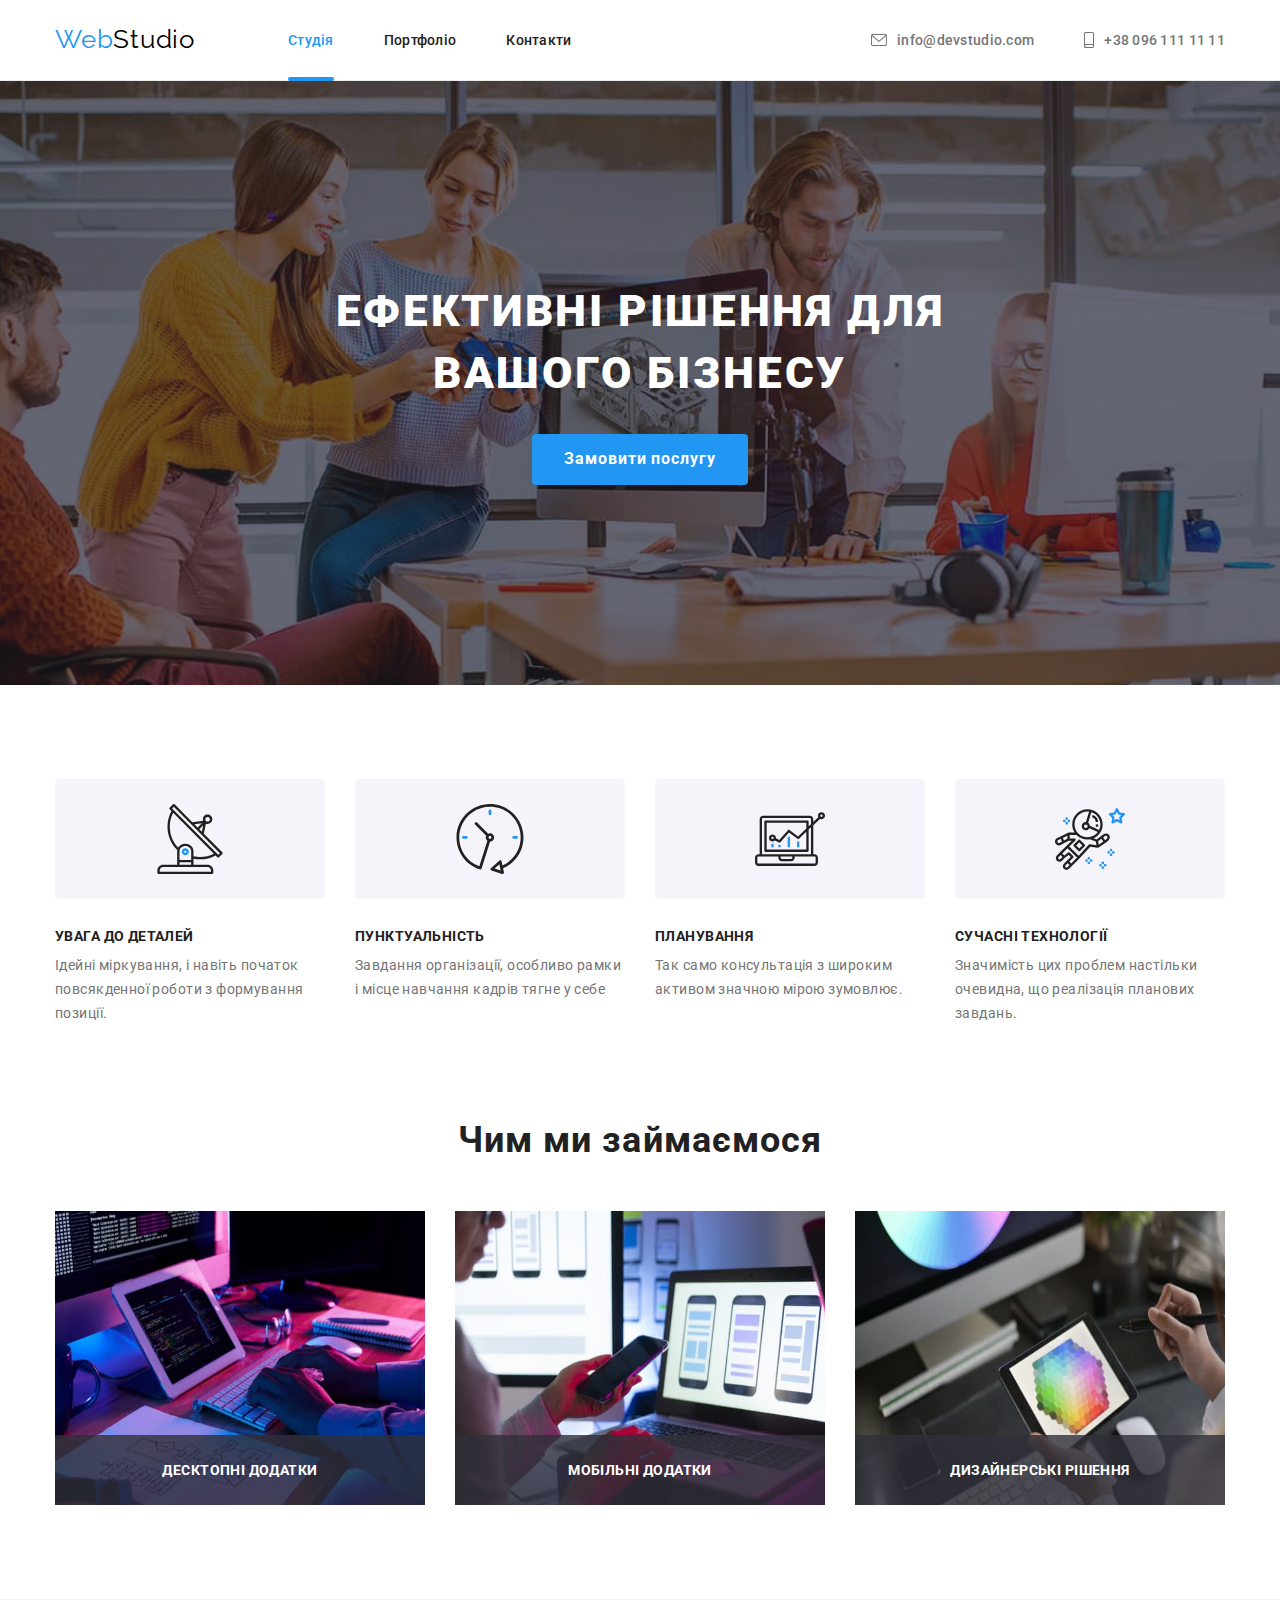
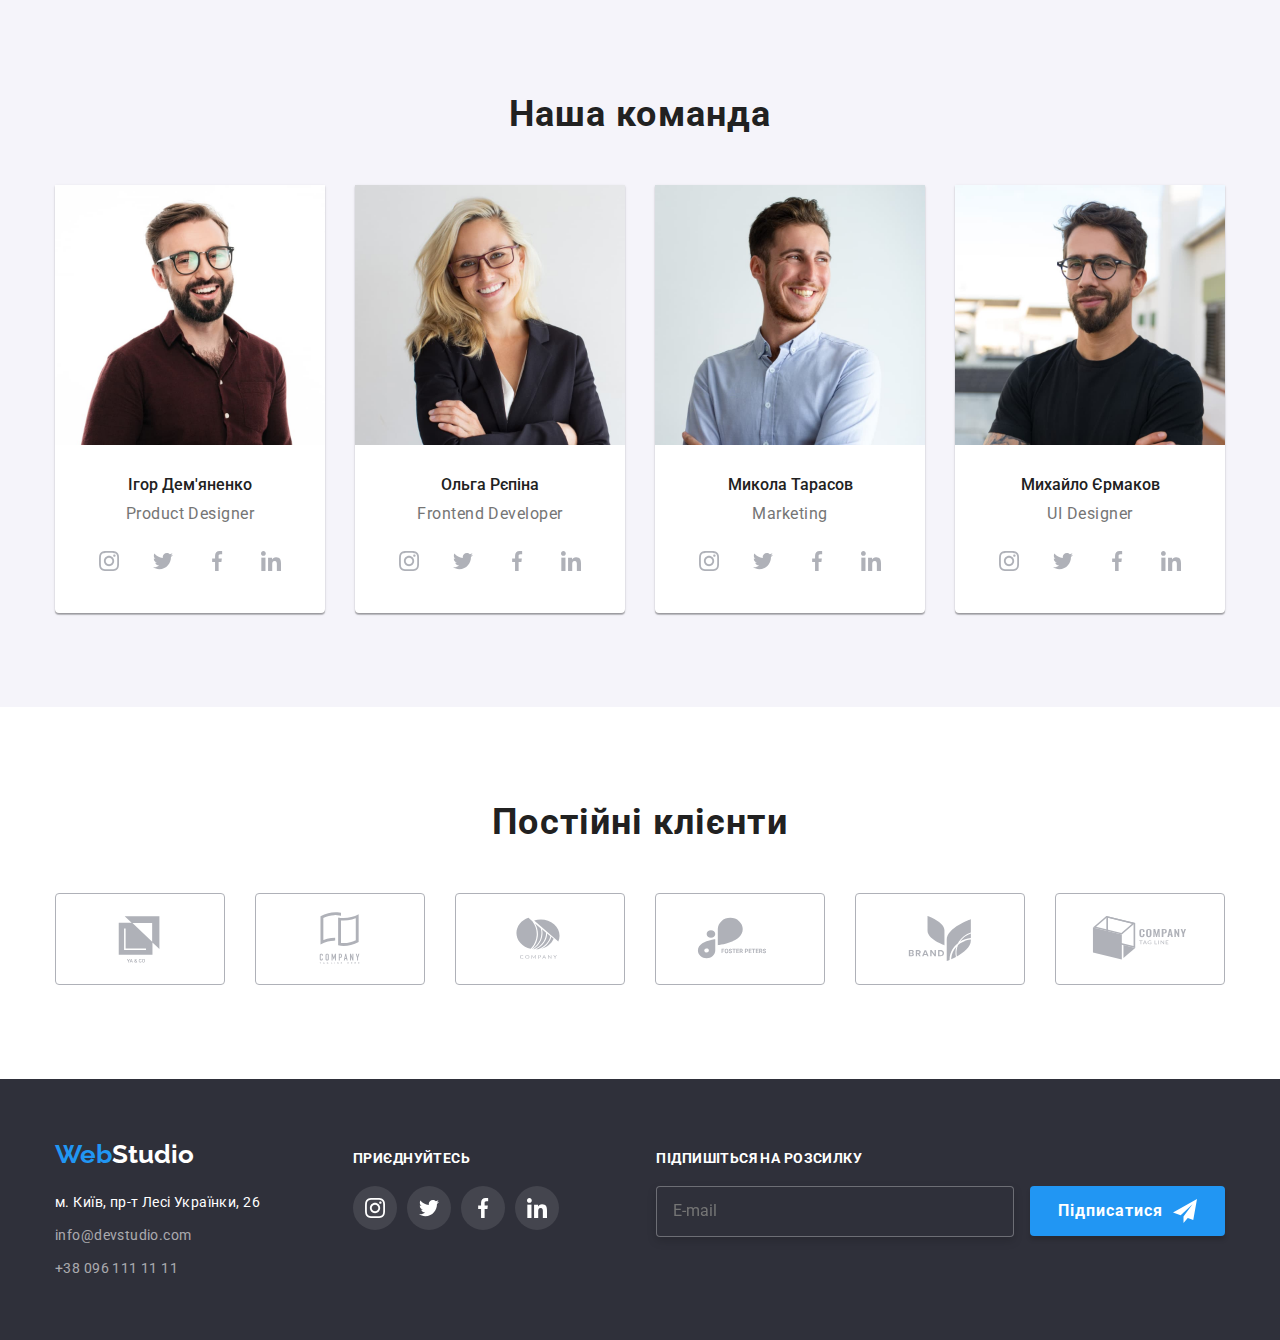
==== index.html @ 2687282e "allmoust" ====
<!DOCTYPE html>
<html lang="uk">
  <head>
    <meta charset="UTF-8" />
    <meta http-equiv="X-UA-Compatible" content="IE=edge" />
    <meta name="viewport" content="width=device-width, initial-scale=1.0" />
    <title lang="en">WebStudio</title>
    <link
      href="https://fonts.googleapis.com/css2?family=Raleway:wght@700&family=Roboto:wght@400;500;700;900&display=swap"
      rel="stylesheet"
    />
    <link
      rel="stylesheet"
      href="https://cdnjs.cloudflare.com/ajax/libs/modern-normalize/1.0.0/modern-normalize.min.css"
    />
    <link rel="stylesheet" href="./css/styles.css" />
  </head>
  <body>
    <!-- Хедер -->
    <header class="page-header">
      <div class="header-container container ">
        <a href="./index.html" lang="en" class="logo link"
          ><span class="logo__accent">Web</span>Studio</a
        >
        <nav class="page-nav">
          <ul class="list-nav list">
            <li class="list-nav__item">
              <a href="./index.html" class="list-nav__link current link">Студія</a>
            </li>
            <li class="list-nav__item">
              <a href="./portfolio.html" class="list-nav__link link">Портфоліо</a>
            </li>
            <li class="list-nav__item">
              <a href="" class="list-nav__link link">Контакти</a>
            </li>
          </ul>
        </nav>
        <ul class="list-contacts contacts-container list">
          <li class="list-contacts__item">
            <a href="mailto:info@devstudio.com" class="list-contact__link link">
              <svg class="list-contacts__icon" width="16" height="12">
                <use href="./images/icons/icons.svg#mail"></use>
              </svg>
              info@devstudio.com
            </a>
          </li>
          <li class="list-contacts__item">
            <a href="tel:+38096111111" class="list-contact__link link">
              <svg class="list-contacts__icon" width="10" height="16">
                <use href="./images/icons/icons.svg#smartphone"></use>
              </svg>
              +38 096 111 11 11
            </a>
          </li>
        </ul>
      </div>
    </header>
    <main>
      <!-- секція:герой -->
      <section class="hero">
        <div class="container">
          <h1 class="hero__title">ЕФЕКТИВНІ РІШЕННЯ ДЛЯ ВАШОГО БІЗНЕСУ</h1>
          <button type="button" class="hero__button" data-modal-open>Замовити послугу</button>
        </div>
      </section>
      <!-- секція:перелік переваг компанії -->
      <section class="section">
        <div class="container">
          <h2 class="visually-hidden">Переваги компанії</h2>
          <ul class="list-superiority list">
            <li class="list-superiority__item">
              <div class="list-superiority__icon-container">
                <svg class="list-superiority__icon">
                  <use href="./images/icons/icons.svg#antenna"></use>
                </svg>
              </div>
              <h3 class="list-superiority__title">УВАГА ДО ДЕТАЛЕЙ</h3>
              <p class="list-superiority__text">
                Ідейні міркування, і навіть початок повсякденної роботи з формування позиції.
              </p>
            </li>
            <li class="list-superiority__item">
              <div class="list-superiority__icon-container">
                <svg class="list-superiority__icon">
                  <use href="./images/icons/icons.svg#clock"></use>
                </svg>
              </div>
              <h3 class="list-superiority__title">ПУНКТУАЛЬНІСТЬ</h3>
              <p class="list-superiority__text">
                Завдання організації, особливо рамки і місце навчання кадрів тягне у себе
              </p>
            </li>
            <li class="list-superiority__item">
              <div class="list-superiority__icon-container">
                <svg class="list-superiority__icon">
                  <use href="./images/icons/icons.svg#diagram"></use>
                </svg>
              </div>
              <h3 class="list-superiority__title">ПЛАНУВАННЯ</h3>
              <p class="list-superiority__text">
                Так само консультація з широким активом значною мірою зумовлює.
              </p>
            </li>
            <li class="list-superiority__item">
              <div class="list-superiority__icon-container">
                <svg class="list-superiority__icon">
                  <use href="./images/icons/icons.svg#astronaut"></use>
                </svg>
              </div>
              <h3 class="list-superiority__title">СУЧАСНІ ТЕХНОЛОГІЇ</h3>
              <p class="list-superiority__text">
                Значимість цих проблем настільки очевидна, що реалізація планових завдань.
              </p>
            </li>
          </ul>
        </div>
      </section>
      <!-- секція:перелік послуг, які може надати компанія -->
      <section class="section services-section">
        <div class="container">
          <h2 class="services-section__title">Чим ми займаємося</h2>
          <ul class="list-services list">
            <li class="list-services__item">
              <img
                src="./images/image1.jpg"
                alt="людина друкує на клавіатурі перед екраном
              компьютера"
                width="370"
                height="294"
              />
              <h3 class="list-services__discription">Десктопні додатки</h3>
            </li>
            <li class="list-services__item">
              <img
                src="./images/image2.jpg"
                alt="людина з телефоном в руці сидить перед ноутбуком"
                width="370"
                height="294"
              />
              <h3 class="list-services__discription">Мобільні додатки</h3>
            </li>
            <li class="list-services__item">
              <img
                src="./images/image3.jpg"
                alt="людина зі стілосом працює з планшетом"
                width="370"
                height="294"
              />
              <h3 class="list-services__discription">Дизайнерські рішення</h3>
            </li>
          </ul>
        </div>
      </section>
      <!-- секція:перелік працівників компанії -->
      <section class="section team-section">
        <div class="container">
          <h2 class="team-section__title">Наша команда</h2>
          <ul class="list-team list">
            <li class="list-team__item">
              <img
                src="./images/image4.jpg"
                alt="чоловік тримає ноутбук та посміхається"
                width="270"
                height="260"
              />
              <div class="list-team__text-container">
                <h3 class="list-team__name">Ігор Дем'яненко</h3>
                <p lang="en" class="list-team__discription">Product Designer</p>
                <ul class="social-networks list">
                  <li>
                    <a href="" class="social-networks__link link">
                      <svg class="social-network__icon" width="20" height="20">
                        <use href="./images/icons/icons.svg#instagram"></use>
                      </svg>
                    </a>
                  </li>
                  <li>
                    <a href="" class="social-networks__link link">
                      <svg class="social-network__icon" width="20" height="20">
                        <use href="./images/icons/icons.svg#twitter"></use>
                      </svg>
                    </a>
                  </li>
                  <li>
                    <a href="" class="social-networks__link link">
                      <svg class="social-network__icon" width="20" height="20">
                        <use href="./images/icons/icons.svg#facebook"></use>
                      </svg>
                    </a>
                  </li>
                  <li>
                    <a href="" class="social-networks__link link">
                      <svg class="social-network__icon" width="20" height="20">
                        <use href="./images/icons/icons.svg#linkedin"></use>
                      </svg>
                    </a>
                  </li>
                </ul>
              </div>
            </li>
            <li class="list-team__item">
              <img
                src="./images/image5.jpg"
                alt="жінка в окулярах посміхається"
                width="270"
                height="260"
              />
              <div class="list-team__text-container">
                <h3 class="list-team__name">Ольга Рєпіна</h3>
                <p lang="en" class="list-team__discription">Frontend Developer</p>
                <ul class="social-networks list">
                  <li>
                    <a href="" class="social-networks__link link">
                      <svg class="social-network__icon" width="20" height="20">
                        <use href="./images/icons/icons.svg#instagram"></use>
                      </svg>
                    </a>
                  </li>
                  <li>
                    <a href="#" class="social-networks__link link">
                      <svg class="social-network__icon" width="20" height="20">
                        <use href="./images/icons/icons.svg#twitter"></use>
                      </svg>
                    </a>
                  </li>
                  <li>
                    <a href="" class="social-networks__link link">
                      <svg class="social-network__icon" width="20" height="20">
                        <use href="./images/icons/icons.svg#facebook"></use>
                      </svg>
                    </a>
                  </li>
                  <li>
                    <a href="" class="social-networks__link link">
                      <svg class="social-network__icon" width="20" height="20">
                        <use href="./images/icons/icons.svg#linkedin"></use>
                      </svg>
                    </a>
                  </li>
                </ul>
              </div>
            </li>
            <li class="list-team__item">
              <img
                src="./images/image6.jpg"
                alt="чоловік дивиться у бік та посміхається"
                width="270"
                height="260"
              />
              <div class="list-team__text-container">
                <h3 class="list-team__name">Микола Тарасов</h3>
                <p lang="en" class="list-team__discription">Marketing</p>
                <ul class="social-networks list">
                  <li>
                    <a href="" class="social-networks__link link">
                      <svg class="social-network__icon" width="20" height="20">
                        <use href="./images/icons/icons.svg#instagram"></use>
                      </svg>
                    </a>
                  </li>
                  <li>
                    <a href="#" class="social-networks__link link">
                      <svg class="social-network__icon" width="20" height="20">
                        <use href="./images/icons/icons.svg#twitter"></use>
                      </svg>
                    </a>
                  </li>
                  <li>
                    <a href="" class="social-networks__link link">
                      <svg class="social-network__icon" width="20" height="20">
                        <use href="./images/icons/icons.svg#facebook"></use>
                      </svg>
                    </a>
                  </li>
                  <li>
                    <a href="" class="social-networks__link link">
                      <svg class="social-network__icon" width="20" height="20">
                        <use href="./images/icons/icons.svg#linkedin"></use>
                      </svg>
                    </a>
                  </li>
                </ul>
              </div>
            </li>
            <li class="list-team__item">
              <img
                src="./images/image7.jpg"
                alt="чоловік в окулярах посміхається"
                width="270"
                height="260"
              />
              <div class="list-team__text-container">
                <h3 class="list-team__name">Михайло Єрмаков</h3>
                <p lang="en" class="list-team__discription">UI Designer</p>
                <ul class="social-networks list">
                  <li>
                    <a href="" class="social-networks__link link">
                      <svg class="social-network__icon" width="20" height="20">
                        <use href="./images/icons/icons.svg#instagram"></use>
                      </svg>
                    </a>
                  </li>
                  <li>
                    <a href="#" class="social-networks__link link">
                      <svg class="social-network__icon" width="20" height="20">
                        <use href="./images/icons/icons.svg#twitter"></use>
                      </svg>
                    </a>
                  </li>
                  <li>
                    <a href="" class="social-networks__link link">
                      <svg class="social-network__icon" width="20" height="20">
                        <use href="./images/icons/icons.svg#facebook"></use>
                      </svg>
                    </a>
                  </li>
                  <li>
                    <a href="" class="social-networks__link link">
                      <svg class="social-network__icon" width="20" height="20">
                        <use href="./images/icons/icons.svg#linkedin"></use>
                      </svg>
                    </a>
                  </li>
                </ul>
              </div>
            </li>
          </ul>
        </div>
      </section>
      <!-- Секція: Постійні клієнти -->
      <section class="section customer-section">
        <div class="container">
          <h2 class="customer-section__title">Постійні клієнти</h2>
          <ul class="list customers-list">
            <li class="customers-list__item">
              <a class="link customers-list__link" href="">
                <svg class="customers-list__icon">
                  <use href="./images/icons/icons.svg#logo-one"></use>
                </svg>
              </a>
            </li>
            <li class="customers-list__item">
              <a class="link customers-list__link" href="">
                <svg class="customers-list__icon">
                  <use href="./images/icons/icons.svg#logo-two"></use>
                </svg>
              </a>
            </li>
            <li class="customers-list__item">
              <a class="link customers-list__link" href="">
                <svg class="customers-list__icon">
                  <use href="./images/icons/icons.svg#logo-three"></use>
                </svg>
              </a>
            </li>
            <li class="customers-list__item">
              <a class="link customers-list__link" href=""
                ><svg class="customers-list__icon">
                  <use href="./images/icons/icons.svg#logo-four"></use>
                </svg>
              </a>
            </li>
            <li class="customers-list__item">
              <a class="link customers-list__link" href="">
                <svg class="customers-list__icon">
                  <use href="./images/icons/icons.svg#logo-five"></use>
                </svg>
              </a>
            </li>
            <li class="customers-list__item">
              <a class="link customers-list__link" href=""
                ><svg class="customers-list__icon">
                  <use href="./images/icons/icons.svg#logo-six"></use>
                </svg>
              </a>
            </li>
          </ul>
        </div>
      </section>
    </main>
    <!-- підвал -->
    <footer class="footer">
      <div class="footer-container container">
        <div class="adress-container">
          <a href="./index.html" lang="en" class="logo--footer link"
            ><span class="logo__accent">Web</span>Studio</a
          >
          <address class="footer-address">
            <ul class="list-footer list">
              <li class="list-footer__item">
                <a
                  href="https://www.google.com/maps/place/%D0%B1%D1%83%D0%BB%D1%8C%D0%B2%D0%B0%D1%80+%D0%9B%D0%B5%D1%81%D1%96+%D0%A3%D0%BA%D1%80%D0%B0%D1%97%D0%BD%D0%BA%D0%B8,+26,+%D0%9A%D0%B8%D1%97%D0%B2,+02000/@50.4265807,30.5361971,17z/data=!3m1!4b1!4m5!3m4!1s0x40d4cf0e033ecbe9:0x57a4dffefec77da0!8m2!3d50.4265807!4d30.5383858"
                  target="_blank"
                  rel="noopener noreferrer"
                  class="list-footer__link location link"
                  >м. Київ, пр-т Лесі Українки, 26</a
                >
              </li>
              <li class="list-footer__item">
                <a href="mailto:info@devstudio.com" class="list-footer__link link"
                  >info@devstudio.com</a
                >
              </li>
              <li class="list-footer__item">
                <a href="tel:+380961111111" class="list-footer__link link">+38 096 111 11 11</a>
              </li>
            </ul>
          </address>
        </div>
        <div class="join-container">
          <h2 class="join-container__title">приєднуйтесь</h2>
          <ul class="social-networks--footer list">
            <li class="social-networks__item">
              <a href="" class="social-networks__link--footer link">
                <svg class="social-networks__icon--footer" width="20" height="20">
                  <use href="./images/icons/icons.svg#instagram"></use>
                </svg>
              </a>
            </li>
            <li class="social-networks__item">
              <a href="#" class="social-networks__link--footer link">
                <svg class="social-networks__icon--footer" width="20" height="20">
                  <use href="./images/icons/icons.svg#twitter"></use>
                </svg>
              </a>
            </li>
            <li class="social-networks__item">
              <a href="" class="social-networks__link--footer link">
                <svg class="social-networks__icon--footer" width="20" height="20">
                  <use href="./images/icons/icons.svg#facebook"></use>
                </svg>
              </a>
            </li>
            <li class="social-networks__item">
              <a href="" class="social-networks__link--footer link">
                <svg class="social-networks__icon--footer" width="20" height="20">
                  <use href="./images/icons/icons.svg#linkedin"></use>
                </svg>
              </a>
            </li>
          </ul>
        </div>
        <div class="form-container">
          <h2 class="form-container__title">Підпишіться на розсилку</h2>
          <form class="form-footer" name="subscribe_form">
            <label for="email-field">
              <input class="form-footer__input" type="email" name="email" placeholder="E-mail" id="email-field">
            </label>
            <button type="submit" class="form-footer__btn">Підписатися
              <svg class="form-footer__btn-icon" width="24" height="24">
                <use href="./images/icons/icons.svg#icon-send"></use>
              </svg>
            </button>
      </form>
        </div>
      </div>
    </footer>
    <!-- Модалка -->
    <div class="backdrop is-hidden" data-modal>
      <div class="modal">
        <button class="close-btn" data-modal-close>
          <svg width="18" height="18">
            <use href="./images/icons/icons.svg#icon-close"></use>
          </svg>
        </button>
        <h2 class="modal__title">Залиште свої дані, ми вам передзвонимо</h2>
        <form class="form-modal">
          <div class="form-container" role="group">
            <label class="modal-label" for="user_name">Ім'я</label>
            <div class="modal-input">
              <input class="modal-input-field" type="text" name="user_name" id="user_name" />
              <svg class="form-icon" width="18px" height="18px">
                <use href="./images/icons/icons.svg#icon-person"></use>
              </svg>
            </div>

            <label class="modal-label" for="user_phone">Телефон</label>
            <div class="modal-input">
              <input
                class="modal-input-field"
                type="tel"
                name="user_phone"
                id="user_phone"
              />
              <svg class="form-icon" width="18px" height="18px">
                <use href="./images/icons/icons.svg#icon-phone"></use>
              </svg>
              
            </div>

            <label class="modal-label" for="user_mail">Пошта</label>
            <div class="modal-input">
              <input class="modal-input-field" type="email" name="user_mail" id="user_mail" />
              <svg class="form-icon" width="18px" height="18px">
                <use href="./images/icons/icons.svg#icon-email"></use>
              </svg>
            </div>
            <label class="modal-label" for="comment">Коментар</label>
            <textarea
              class="modal-input-field textarea"
              name="comment"
              placeholder="Введіть текст"
              id="comment"
            ></textarea>
            <div class="modal-agreement">
              <input class="checkbox-field visually-hidden" type="checkbox" name="agreement" id="agreement" />
              <label class="agreement-text" for="agreement">
                <svg class="uncheck-icon" width="16" height="15">
                  <use href="./images/icons/icons.svg#icon-uncheck"></use>
                </svg>
                <svg class="check-icon" width="16" height="15">
                  <use href="./images/icons/icons.svg#icon-check"></use>
                </svg>
                  Погоджуюся з розсилкою та приймаю<a class="chekbox-link" href=""
                  >Умови договору</a
                ></label
              >
            </div>
            <button class="modal-btn" type="submit">Відправити</button>
          </div>
        </form>
      </div>
    </div>
    <!-- Скрипт -->
    <script src="./js/modal.js"></script>
  </body>
</html>
---- css/styles.css ----
/* основна палітра*/
:root {
    --bcg-main: #FFFFFF;
    --bcg-secondary: #2F303A;
    --bcg-third: #F5F4FA;
    --border-projects: #EEEEEE;
    --title: #212121;
    --text: #757575;
    --accent-color: #2196F3;
    --text-secondary: #F5F4FA;
    --logo-main: #000000;
    --bcg-hero: #C4C4C4;
    --icons-main: #AFB1B8;
    --customer-color: #AFB1B8;
    --bezier: cubic-bezier(0.4, 0, 0.2, 1);
}
/* Загальні зміни */ 

body {
    background-color: var(--bcg-main);
    color: var(--text);
    font-family: Roboto, sans-serif;
}
h1,h2,h3,h4,p,ul {
    margin: 0;
    padding: 0;
}
img {
    display: block;
}
.container {
    width: 1200px;
    margin-left: auto;
    margin-right: auto;
    padding: 0px 15px;
}
.link{
    text-decoration: none;
}
.visually-hidden {
    position: absolute;
    width: 1px;
    height: 1px;
    margin: -1px;
    border: 0;
    padding: 0;

    white-space: nowrap;
    clip-path: inset(100%);
    clip: rect(0 0 0 0);
    overflow: hidden;
}
.section{
    padding-top: 94px;
    padding-bottom: 94px;
}
.list{
    list-style: none;
    
}
/* Хедер */
.page-header {
border-bottom: 1px solid #ECECEC;

}

.header-container {
    display: flex;
    align-items: center;
}

.page-nav{
    margin-right: auto;
}

.logo__accent {
    color: var(--accent-color);
}
.logo {
    color: var(--logo-main);
    font-family: Raleway, sans-serif;
    font-size: 26px;
    line-height: calc(31/26);
    letter-spacing: 0.03em; 
    margin-right: 93px;
    padding-top: 24px;
    padding-bottom: 25px;
}

.list-nav__link{
    display: block;
    color: var(--title);
    font-weight: 500;
    font-size: 14px;
    line-height: calc(16/14);
    letter-spacing: 0.02em;
    padding-bottom: 32px;
    padding-top: 32px;
    transition-property: color;
    transition-timing-function: var(--bezier);
    transition-duration: 250ms;
    
}

.list-nav__link:hover,
.list-nav__link:focus {
    color: var(--accent-color);
}


.current{
    color: var(--accent-color);
    position: relative;
}
.current::after{
    content: "";
    position: absolute;
    display: inline-block;
    width: 100%;
    height: 4px;
    border-radius: 4px;
    background-color: var(--accent-color);
    bottom: -1px;
    left: 0px;
}
.list-nav__item:not(:last-child){
    margin-right: 50px;
}

.list-contact__link {
    display: flex;
    color: var(--text);
    font-weight: 500;
    font-size: 14px;
    line-height: calc(16/14);
    letter-spacing: 0.02em;
    gap: 10px;
    align-items: center;
    padding-bottom: 32px;
    padding-top: 32px;
    transition-property: color;
    transition-timing-function: var(--bezier);
    transition-duration: 250ms;
}
.list-contact__link:hover,
.list-contact__link:focus {
color: var(--accent-color);
}

.list-contacts__icon {
fill: currentColor;

}

.list-contacts__icon {
fill: currentColor;

}

.list-nav {
    display: flex;
}

.contacts-container {
    display: flex;
    align-items: center;
}

.list-contacts__item:not(:last-child) {
    margin-right: 50px;
}

/* Герой */
.hero {
    background-color:var(--bcg-hero);
    max-width: 1600px;
    margin: auto;
    padding-bottom: 200px;
    padding-top: 200px;
    text-align: center;
    background-image:  linear-gradient(rgba(47, 48, 58, 0.4), rgba(47, 48, 58, 0.4)),
    url(../images/bcg_Img.jpg);
    background-size: cover;
    background-position: center;
    
}
.hero__title {
    color: var(--bcg-main);
    font-weight: 900;
    font-size: 44px;
    line-height: 1.4;
    letter-spacing: 0.06em;
    margin-bottom: 30px;
    width: 696px;
    margin-right: auto;
    margin-left: auto; 
}

.hero__button {
    background-color: var(--accent-color);
    color: var(--bcg-main);
    font-weight: 700;
    line-height: 1.9;
    letter-spacing: 0.06em;
    border: none;
    cursor: pointer;
    border-radius: 4px;
    padding: 10px 32px;
    transition-property: background-color;
    transition-timing-function: var(--bezier);
    transition-duration: 250ms;
}
.hero__button:hover,
.hero__button:focus{
    background-color: #188CE8;
}
/* секція перелік переваг компанії */

.list-superiority__title {
    color: var(--title);
    font-size: 14px;
    line-height: 1.1;
    letter-spacing: 0.03em;
    margin-bottom: 10px;
}
.list-superiority__text {
    font-size: 14px;
    line-height: 1.7;
    letter-spacing: 0.03em;
}
.list-superiority {
    display: flex;
}
.list-superiority__item{
    width: 270px;
}
.list-superiority__item:not(:last-child) {
    margin-right: 30px;
}
.list-superiority__icon-container{
    display: flex;
    justify-content: center;
    align-items: center;
    min-height: 120px;
    margin-bottom: 30px;
    background-color: var(--bcg-third);
    border-radius: 4px;
}

.list-superiority__icon {
    width: 70px;
    height: 70px;
    }
    
/* секція:перелік послуг,які може надати компаніяї*/
.services-section {
    padding-top: 0px;
}
.services-section__title {
    color: var(--title);
    font-size: 36px;
    line-height: calc(42/36);
    letter-spacing: 0.03em;
    text-align: center;
    margin-bottom: 50px;
}
.list-services {
    display: flex;
}

.list-services__item:not(:last-child) {
margin-right: 30px;
}
.list-services__item {
    position: relative;
}

.list-services__discription {
    font-size: 14px;
    line-height: calc(16/14);
    text-align: center;
    letter-spacing: 0.03em;
    text-transform: uppercase;
    position: absolute;
    background-color: rgba(47, 48, 58, 0.8);
    width: 100%;
    padding: 27px 0px 27px 0px;
    bottom: 0;
    color: var(--bcg-main);
}



/* секція:перелік працівників компанії */
.team-section {
    background-color: var(--bcg-third);
    padding-bottom: 94px;
}

.team-section__title {
    color: var(--title);
    font-size: 36px;
    line-height: calc(42/36);
    letter-spacing: 0.03em;
    text-align: center;
    margin-bottom: 50px;
    
}
.list-team__name {
    color: var(--title);
    font-weight: 500;
    font-size: 16px;
    line-height: calc(19/16);
    margin-bottom: 10px;
}
.list-team__discription {
    line-height: calc(19/16);
    letter-spacing: 0.03em;
    margin-bottom: 16px;
    
}
.list-team {
    background-color: var(--bcg-third);
    display: flex;
    text-align: center;
}
.list-team__item:not(:last-child) {
margin-right: 30px;
}
.list-team__item {
background-color: var(--bcg-main);
width: 270px;
border-radius: 0px 0px 4px 4px;
box-shadow: 0px 1px 3px rgba(0, 0, 0, 0.12), 0px 1px 1px rgba(0, 0, 0, 0.14), 0px 2px 1px rgba(0, 0, 0, 0.2);
}
.list-team__text-container {
    margin-top: 30px;
    margin-bottom: 30px;
}

.social-networks{
    display: flex;
    gap: 10px;
    justify-content: center;
}

.social-network__icon{
    fill: var(--icons-main);
    transition-property: fill;
    transition-timing-function: var(--bezier);
    transition-duration: 250ms;
}


.social-networks__link {
    display: flex;
    width: 44px;
    height: 44px;
    align-items: center;
    justify-content: center;
    border-radius: 50%;
    transition-property: background-color;
    transition-timing-function: var(--bezier);
    transition-duration: 250ms;
}
.social-networks__link:hover,
.social-networks__link:focus {
    background-color: var(--accent-color);
    
}
.social-networks__link:hover .icon,
.social-networks__link:focus .icon {
    fill: var(--bcg-main);
}

/* Секція: постійні клієнти */
.customer-section__title{
    font-size: 36px;
    line-height: calc(42/36);
    text-align: center;
    letter-spacing: 0.03em;
    color: var(--title);
    margin-bottom: 50px;
}

.customers-list {
    display: flex;
    justify-content: center;
    gap: 30px;
    
}
.customers-list__item {
    width: 170px;
    height: 92px;
    transition-property: border-color, cursor;
    transition-timing-function: var(--bezier);
    transition-duration: 250ms;
}

.customers-list__link{
    display: flex;
    align-items: center;
    justify-content: center;
    width: 100%;
    height: 100%;
    border: 1px solid var(--customer-color);
    border-radius: 4px;
    cursor: pointer;
    outline: none;
}
.customers-list__link:hover,
.customers-list__link:focus {
    border-color: var(--accent-color);
    
}
.customers-list__icon {
    width: 106px;
    height: 60px;
    fill: var(--customer-color);
    transition-property: fill;
    transition-timing-function: var(--bezier);
    transition-duration: 250ms;
}
.customers-list__link:hover .customers-list__icon,
.customers-list__link:focus>.customers-list__icon {
    fill: var(--accent-color);
}

/* підвал */
.footer {
    background-color: var(--bcg-secondary);
    padding-top: 60px;
    padding-bottom: 60px;
}
.logo--footer {
    display: inline-block;
    color: var(--bcg-main);
    font-family: Raleway, sans-serif;
    font-weight: 700;
    font-size: 26px;
    line-height: calc(31/26);
    margin-bottom: 20px;
}

.list-footer__link.location {
    color: var(--bcg-main);
}


.list-footer__link {
    color: rgba(255, 255, 255, 0.6);
    font-size: 14px;
    line-height: calc(24/14);
    letter-spacing: 0.03em;
    transition-property: color;
    transition-timing-function: var(--bezier);
    transition-duration: 250ms;
    
}

.list-footer__link:hover,
.list-footer__link:focus {
    color: var(--accent-color);
}

.list-footer__item:not(:last-child) {
    margin-bottom: 9px;
}
.footer-address{
    font-style: normal;
}

.footer-container {
    display: flex;
    align-items: baseline;
}

.adress-container{
    margin-right: 93px;
}

.join-container {
    margin-right: auto;
}

.social-networks--footer{
    display: flex;
    gap: 10px;
}
.social-networks__item{
    width: 44px;
    height: 44px;
}
.social-networks__link--footer{
    display: flex;
    align-items: center;
    justify-content: center;
    width: 100%;
    height: 100%;
    border-radius: 50%;
    background-color: rgba(255, 255, 255, 0.1);
    transition-property: background-color;
    transition-timing-function: var(--bezier);
    transition-duration: 250ms;
}
.social-networks__link--footer:hover,
.social-networks__link--footer:focus{
    background-color: var(--accent-color);
}
.join-container__title{
    font-size: 14px;
    line-height: calc(16/14);
    letter-spacing: 0.03em;
    text-transform: uppercase;
    color: var(--bcg-main);
    margin-bottom: 20px;
}
.social-networks__icon--footer {
    fill: var(--bcg-main);
}

.form-container__title {
color: var(--bcg-main);
font-size: 14px;
line-height: calc(16/14);
letter-spacing: 0.03em;
text-transform: uppercase;
margin-bottom: 20px;
}

.form-footer__input{
width: 358px;
color: rgba(255, 255, 255, 0.6);
background-color: var(--bcg-secondary);
margin-right: 12px;
padding: 15px 0 15px 16px;
border: 1px solid rgba(255, 255, 255, 0.3);
filter: drop-shadow(0px 4px 4px rgba(0, 0, 0, 0.15));
border-radius: 4px;
outline: none;
}

.form-footer__btn {
font-weight: 700;
font-size: 16px;
line-height: calc(30/16);
letter-spacing: 0.06em;
padding: 10px 28px;
color: var(--bcg-main);
background-color: var(--accent-color);
display: inline-flex;
align-items: center;
text-align: center;
gap: 10px;
box-shadow: 0px 4px 4px rgba(0, 0, 0, 0.15);
border-radius: 4px;
border: none;
cursor: pointer;
}

.form-footer__btn:hover,
.form-footer__btn:focus{
    background-color: #188CE8;
}





/* -------------Портфоліо------------ */
/* секція:головна сторінка */

.list-filter {
    display: flex;
    justify-content: center;
    gap: 8px;
    margin-bottom: 50px;  
}

.filter-button {
    font-weight: 500;
    line-height: 1.6;
    letter-spacing: 0.03em;
    color: var(--title);
    background-color: var(--bcg-third);
    border: none;
    cursor: pointer;
    border-radius: 4px;
    padding: 6px 22px;
    transition-property: color, background-color, box-shadow;
    transition-timing-function: var(--bezier);
    transition-duration: 250ms;

}
.filter-button:hover,
.filter-button:focus {
    background-color: var(--accent-color);
    color: var(--bcg-main);
    box-shadow: 0px 3px 1px rgba(0, 0, 0, 0.1), 0px 1px 2px rgba(0, 0, 0, 0.08), 0px 2px 2px rgba(0, 0, 0, 0.12);
}

.list-projects {
    display: flex;
    flex-wrap: wrap;
    gap: 30px;
    
}
.projects-subtitle {
    color: var(--title);
    font-size: 18px;
    line-height: 2;
    letter-spacing: 0.06em;
    margin-bottom: 4px;
}
.projects-text {
    font-size: 16px;
    line-height: 1.9;
    
}
.project-item {
    width: calc((100% - 2 * 30px) / 3);
    transition-property: box-shadow;
    transition-timing-function: var(--bezier);
    transition-duration: 250ms;
    
    
}


.projects-text-container {
    padding: 20px 24px;
    border: 1px solid var(--border-projects);
    border-top: none;
}

.projects-link {
    display: block;
    color: var(--text);
    outline: none;
    transition-property: box-shadow;
    transition-timing-function: var(--bezier);
    transition-duration: 250ms;
}

.projects-link:focus,
.projects-link:hover {
    box-shadow: 0px 1px 1px rgba(0, 0, 0, 0.12), 0px 4px 4px rgba(0, 0, 0, 0.06), 1px 4px 6px rgba(0, 0, 0, 0.16);
}

.img-projects {
position: relative;
overflow: hidden;
}
.overlay-text {
    letter-spacing: 0.03em;
    font-size: 18px;
    line-height: calc(28/18);
    color: var(--bcg-main);
}
.overlay {
    background-color: rgba(33, 150, 243, 0.9);
    padding: 63px 24px;
    position: absolute;
    width: 100%;
    height: 100%;
    top: 0;
    left: 0;
    transform: translateY(100%);
    transition-property: transform;
    transition-timing-function: var(--bezier);
    transition-duration: 250ms;
    
}
.projects-link:hover .overlay,
.projects-link:focus .overlay {
transform: translateY(0);
}

/* модалка */
.backdrop{
    position: fixed;
    top: 0;
    left: 0;
    width: 100%;
    height: 100%;
    background-color: rgba(0, 0, 0, 0.2);
    opacity: 1;
    transition-property: opacity;
    transition-duration: 250ms;
    transition-timing-function: var(--bezier);

}
.modal {
    position: absolute;
    padding: 40px;
    top: 50%;
    left: 50%;
    transform: translate(-50%,-50%) scale(0.9);
    min-height: 581px;
    min-width: 528px;
    background-color: var(--bcg-main);
    box-shadow: 0px 1px 3px rgba(0, 0, 0, 0.12), 0px 1px 1px rgba(0, 0, 0, 0.14), 0px 2px 1px rgba(0, 0, 0, 0.2);
    border-radius: 4px;
    transition-duration: 250ms;
}

.backdrop.is-hidden .modal {
transform: translate(-50%, -50%) scale(1);
}

.close-btn {
    display: flex;
    align-items: center;
    position: absolute;
    top: 8px;
    right: 8px;
    border: 1px solid rgba(0, 0, 0, 0.1);
    border-radius: 50%;
    width: 30px;
    height: 30px;
    background-color: var(--bcg-main);
    transition-property: fill;
    transition-timing-function: var(--bezier);
    transition-duration: 250ms;

}
.close-btn:hover,
.close-btn:focus {
    fill: var(--accent-color);
    cursor: pointer;
}
.backdrop.is-hidden {
    visibility: hidden;
    opacity: 0;
    pointer-events: none;
}

.modal__title{
    font-size: 20px;
    line-height: calc(23/20);
    text-align: center;
    letter-spacing: 0.03em;
    color: var(--title);
    margin-bottom: 12px;
}
.modal-label {
    display: block;
    font-size: 12px;
    line-height: calc(14/12);
    letter-spacing: 0.01em;
    margin-bottom: 4px;

}

.modal-input {
    position: relative;
    margin-bottom: 10px;
    
}


.modal-input-field {
    width: 448px;
    border: 1px solid rgba(33, 33, 33, 0.2);
    border-radius: 4px;
    padding: 12px 12px 12px 42px;
    outline: none;
    transition-property: border-color;
    transition-timing-function: var(--bezier);
    transition-duration: 250ms;
}
.modal-input-field:hover,
.modal-input-field:focus {
    cursor: pointer;
    border-color: var(--accent-color);   
}
.modal-input-field:focus + .form-icon,
.modal-input-field:hover + .form-icon {
    fill: var(--accent-color);
}
.modal-input-field.textarea {

    display: block;
    resize: none;
    padding: 12px 16px;
    min-height: 120px;
    width: 100%;
    margin-bottom: 20px;
}
.form-icon{
position: absolute;
top: 50%;
left: 12px;
transform: translateY(-50%);
transition-property: fill;
transition-timing-function: var(--bezier);
transition-duration: 250ms;
}

.modal-agreement{
    text-align: center;
    margin-bottom: 30px;
}

.agreement-text {
    font-size: 14px;
    line-height: calc(24/14);
    letter-spacing: 0.03em;
}

.modal-btn {
    display: block;
    margin-left: auto;
    margin-right: auto;
    font-weight: 700;
    font-size: 16px;
    line-height: calc(30/16);
    letter-spacing: 0.06em;
    padding: 10px 52px;
    background-color: #188CE8;
    color: var(--bcg-main);
    box-shadow: 0px 4px 4px rgba(0, 0, 0, 0.15);
    border-radius: 4px;
    border:none;
    cursor: pointer;
    transition-property: background-color;
    transition-timing-function: var(--bezier);
    transition-duration: 250ms;
}
.modal-btn:hover,
.modal-btn:focus {
background-color: var(--accent-color);
}


.agreement-text {
    display: flex;
    align-items: center;
    justify-content: center;
    gap: 9px;
}

.chekbox-link {
    color: var(--accent-color);
}

.check-icon {
    opacity: 0;
    position: absolute;
    transition-property: opacity; 
}

.uncheck-icon {
    transition-property: opacity;   
}

.checkbox-field:checked + .agreement-text .check-icon {
    opacity: 1;
    position: static;
}
.checkbox-field:checked + .agreement-text .uncheck-icon {
    opacity: 0;
    position: absolute;
}
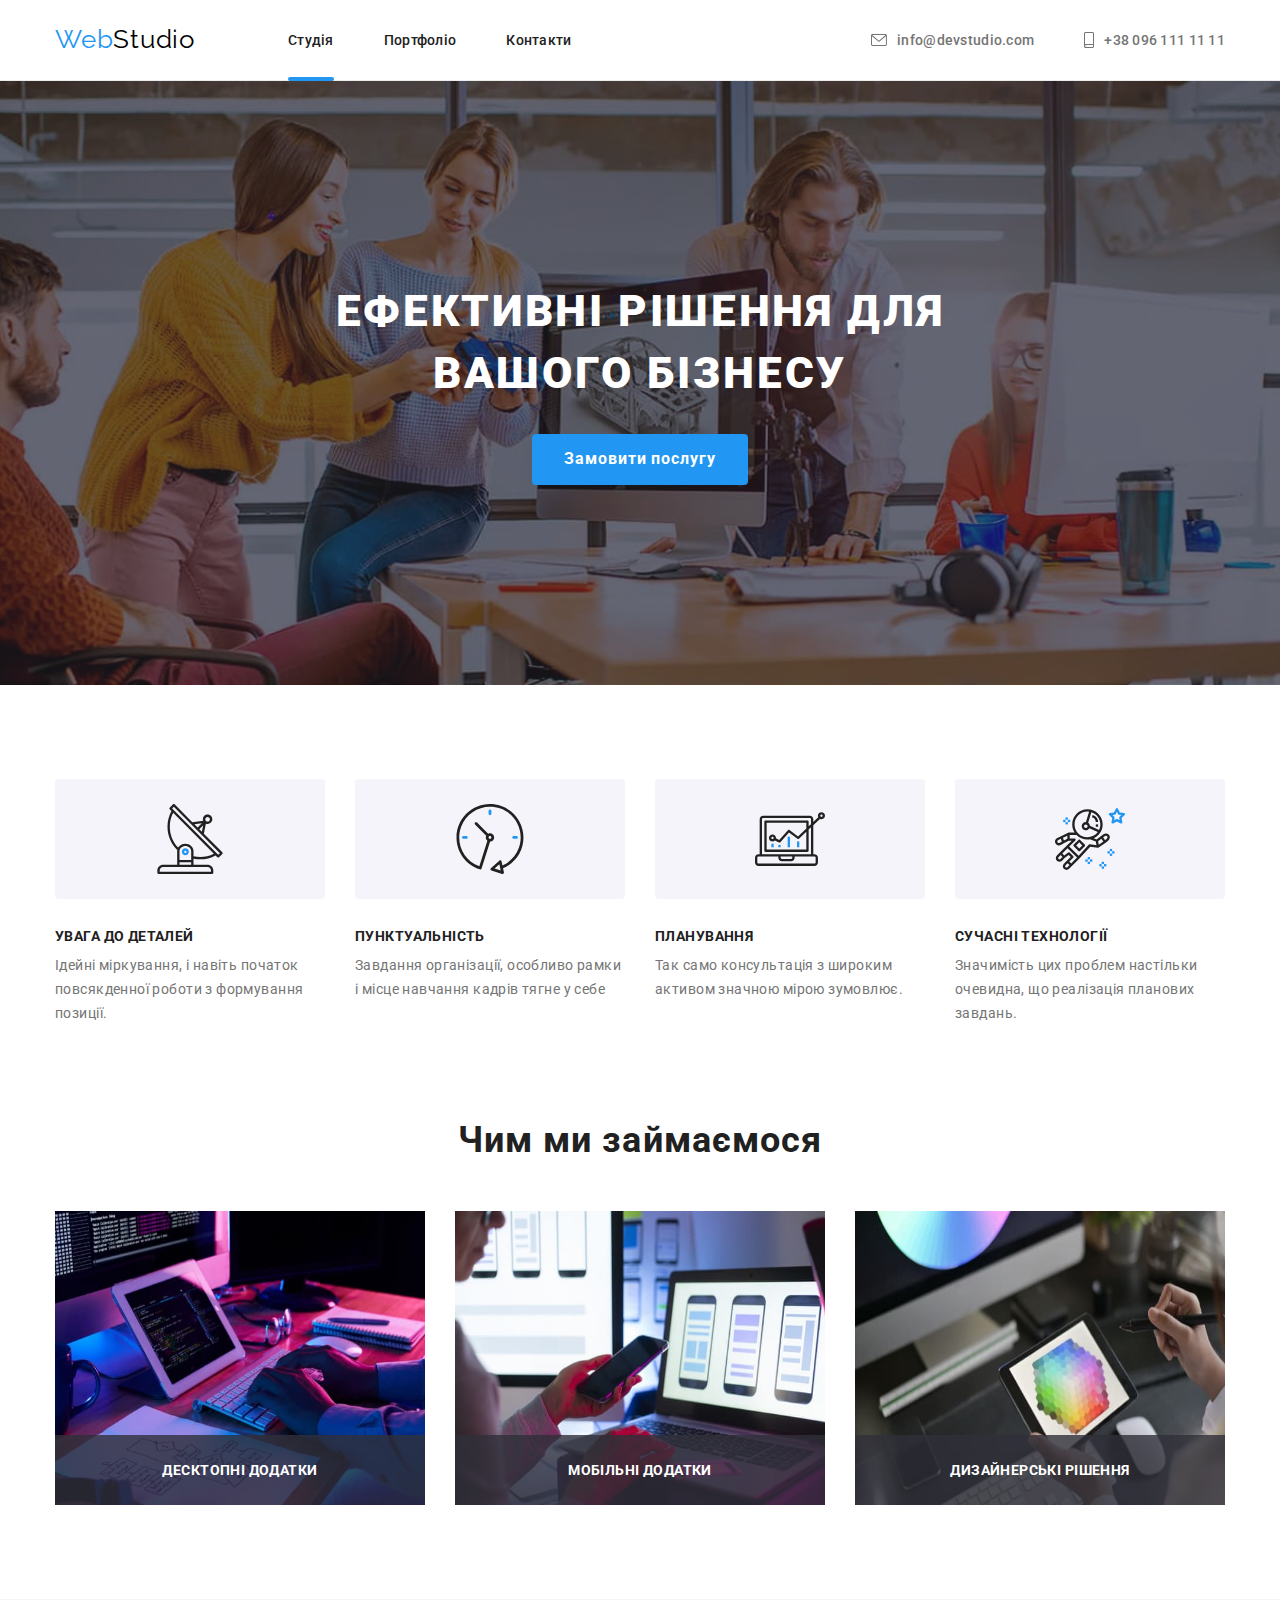
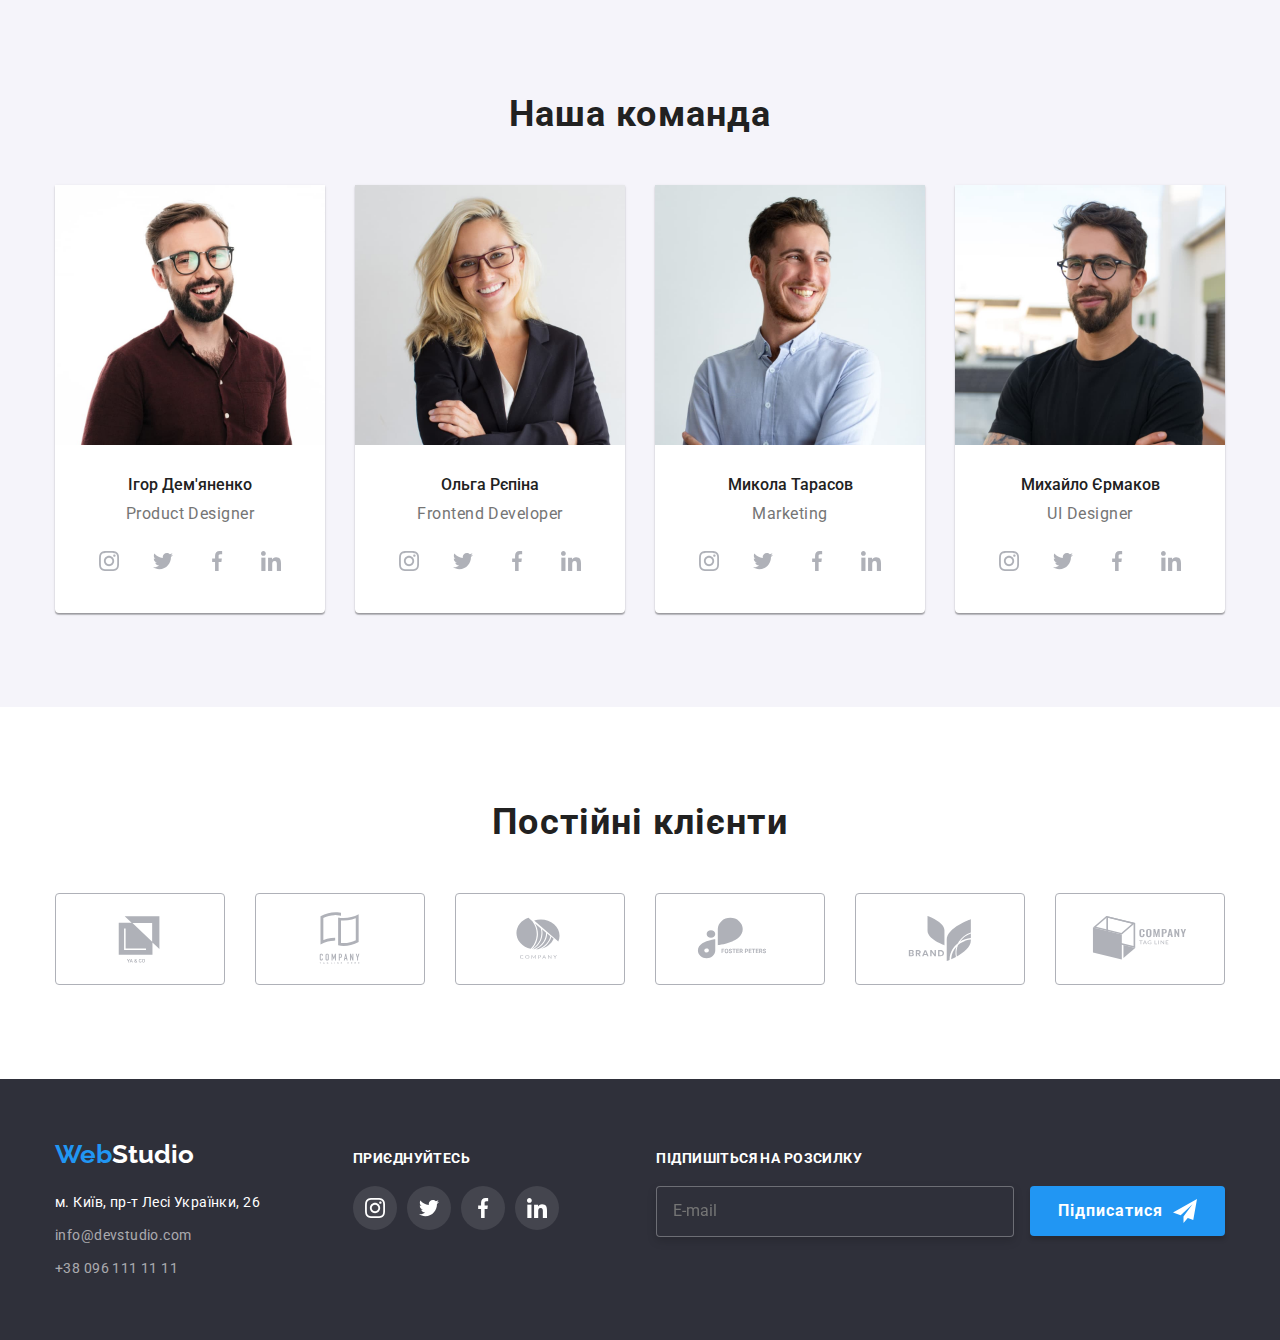
==== commit 52a4f9a9: "SCSS" ====
--- a/index.html
+++ b/index.html
@@ -13,6 +13,7 @@
       rel="stylesheet"
       href="https://cdnjs.cloudflare.com/ajax/libs/modern-normalize/1.0.0/modern-normalize.min.css"
     />
+    <link rel="stylesheet" href="./css/main.min.css">
     <link rel="stylesheet" href="./css/styles.css" />
   </head>
   <body>
@@ -118,7 +119,7 @@
       <!-- секція:перелік послуг, які може надати компанія -->
       <section class="section services-section">
         <div class="container">
-          <h2 class="services-section__title">Чим ми займаємося</h2>
+          <h2 class="section__title">Чим ми займаємося</h2>
           <ul class="list-services list">
             <li class="list-services__item">
               <img
@@ -154,7 +155,7 @@
       <!-- секція:перелік працівників компанії -->
       <section class="section team-section">
         <div class="container">
-          <h2 class="team-section__title">Наша команда</h2>
+          <h2 class="section__title">Наша команда</h2>
           <ul class="list-team list">
             <li class="list-team__item">
               <img
@@ -330,7 +331,7 @@
       <!-- Секція: Постійні клієнти -->
       <section class="section customer-section">
         <div class="container">
-          <h2 class="customer-section__title">Постійні клієнти</h2>
+          <h2 class="section__title">Постійні клієнти</h2>
           <ul class="list customers-list">
             <li class="customers-list__item">
               <a class="link customers-list__link" href="">
@@ -468,8 +469,8 @@
           <div class="form-container" role="group">
             <label class="modal-label" for="user_name">Ім'я</label>
             <div class="modal-input">
-              <input class="modal-input-field" type="text" name="user_name" id="user_name" />
-              <svg class="form-icon" width="18px" height="18px">
+              <input class="modal-input__field" type="text" name="user_name" id="user_name" />
+              <svg class="modal-input__icon" width="18px" height="18px">
                 <use href="./images/icons/icons.svg#icon-person"></use>
               </svg>
             </div>
@@ -477,12 +478,12 @@
             <label class="modal-label" for="user_phone">Телефон</label>
             <div class="modal-input">
               <input
-                class="modal-input-field"
+                class="modal-input__field"
                 type="tel"
                 name="user_phone"
                 id="user_phone"
               />
-              <svg class="form-icon" width="18px" height="18px">
+              <svg class="modal-input__icon" width="18px" height="18px">
                 <use href="./images/icons/icons.svg#icon-phone"></use>
               </svg>
               
@@ -490,28 +491,28 @@
 
             <label class="modal-label" for="user_mail">Пошта</label>
             <div class="modal-input">
-              <input class="modal-input-field" type="email" name="user_mail" id="user_mail" />
-              <svg class="form-icon" width="18px" height="18px">
+              <input class="modal-input__field" type="email" name="user_mail" id="user_mail" />
+              <svg class="modal-input__icon" width="18px" height="18px">
                 <use href="./images/icons/icons.svg#icon-email"></use>
               </svg>
             </div>
             <label class="modal-label" for="comment">Коментар</label>
             <textarea
-              class="modal-input-field textarea"
+              class="modal-input__field textarea"
               name="comment"
               placeholder="Введіть текст"
               id="comment"
             ></textarea>
             <div class="modal-agreement">
               <input class="checkbox-field visually-hidden" type="checkbox" name="agreement" id="agreement" />
-              <label class="agreement-text" for="agreement">
-                <svg class="uncheck-icon" width="16" height="15">
+              <label class="modal-agreement__text" for="agreement">
+                <svg class="modal-agreement__unmodal-agreement__check-icon" width="16" height="15">
                   <use href="./images/icons/icons.svg#icon-uncheck"></use>
                 </svg>
-                <svg class="check-icon" width="16" height="15">
+                <svg class="modal-agreement__check-icon" width="16" height="15">
                   <use href="./images/icons/icons.svg#icon-check"></use>
                 </svg>
-                  Погоджуюся з розсилкою та приймаю<a class="chekbox-link" href=""
+                  Погоджуюся з розсилкою та приймаю<a class="modal-agreement__chekbox-link" href=""
                   >Умови договору</a
                 ></label
               >
--- a/css/main.min.css
+++ b/css/main.min.css
@@ -0,0 +1 @@
+:root{--bcg-main: #FFFFFF;--bcg-secondary: #2F303A;--bcg-third: #F5F4FA;--border-projects: #EEEEEE;--title: #212121;--text: #757575;--accent-color: #2196F3;--text-secondary: #F5F4FA;--logo-main: #000000;--bcg-hero: #C4C4C4;--icons-main: #AFB1B8;--customer-color: #AFB1B8;--bezier: cubic-bezier(0.4, 0, 0.2, 1)}.visually-hidden{position:absolute;width:1px;height:1px;margin:-1px;border:0;padding:0;white-space:nowrap;-webkit-clip-path:inset(100%);clip-path:inset(100%);clip:rect(0 0 0 0);overflow:hidden}body{background-color:var(--bcg-main);color:var(--text);font-family:Roboto,sans-serif}h1,h2,h3,h4,p,ul{margin:0;padding:0}img{display:block}.link{text-decoration:none}.list{list-style:none}.container{width:1200px;margin-left:auto;margin-right:auto;padding:0px 15px}.section{padding-top:94px;padding-bottom:94px}.logo__accent{color:var(--accent-color)}.logo{color:var(--logo-main);font-family:Raleway,sans-serif;font-size:26px;line-height:1.1923076923;letter-spacing:.03em;margin-right:93px;padding-top:24px;padding-bottom:25px}.logo--footer{display:inline-block;color:var(--bcg-main);font-family:Raleway,sans-serif;font-weight:700;font-size:26px;line-height:1.1923076923;margin-bottom:20px}.current{color:var(--accent-color);position:relative}.current::after{content:"";position:absolute;display:inline-block;width:100%;height:4px;border-radius:4px;background-color:var(--accent-color);bottom:-1px;left:0px}.section__title{color:var(--title);font-size:36px;line-height:1.1666666667;letter-spacing:.03em;text-align:center;margin-bottom:50px}.social-networks{display:-webkit-box;display:-ms-flexbox;display:flex;gap:10px;-webkit-box-pack:center;-ms-flex-pack:center;justify-content:center}.social-network__icon{fill:var(--icons-main);-webkit-transition-property:fill;transition-property:fill;-webkit-transition-timing-function:var(--bezier);transition-timing-function:var(--bezier);-webkit-transition-duration:250ms;transition-duration:250ms}.social-networks__link{display:-webkit-box;display:-ms-flexbox;display:flex;width:44px;height:44px;-webkit-box-align:center;-ms-flex-align:center;align-items:center;-webkit-box-pack:center;-ms-flex-pack:center;justify-content:center;border-radius:50%;-webkit-transition-property:background-color;transition-property:background-color;-webkit-transition-timing-function:var(--bezier);transition-timing-function:var(--bezier);-webkit-transition-duration:250ms;transition-duration:250ms}.social-networks__link:hover,.social-networks__link:focus{background-color:var(--accent-color)}.social-networks__link:hover .social-network__icon,.social-networks__link:focus .social-network__icon{fill:var(--bcg-main)}.social-networks--footer{display:-webkit-box;display:-ms-flexbox;display:flex;gap:10px}.social-networks__item{width:44px;height:44px}.social-networks__link--footer{display:-webkit-box;display:-ms-flexbox;display:flex;-webkit-box-align:center;-ms-flex-align:center;align-items:center;-webkit-box-pack:center;-ms-flex-pack:center;justify-content:center;width:100%;height:100%;border-radius:50%;background-color:rgba(255,255,255,.1);-webkit-transition-property:background-color;transition-property:background-color;-webkit-transition-timing-function:var(--bezier);transition-timing-function:var(--bezier);-webkit-transition-duration:250ms;transition-duration:250ms}.social-networks__link--footer:hover,.social-networks__link--footer:focus{background-color:var(--accent-color)}.social-networks__icon--footer{fill:var(--bcg-main)}.modal{position:absolute;padding:40px;top:50%;left:50%;-webkit-transform:translate(-50%, -50%) scale(0.9);transform:translate(-50%, -50%) scale(0.9);min-height:581px;min-width:528px;background-color:var(--bcg-main);-webkit-box-shadow:0px 1px 3px rgba(0,0,0,.12),0px 1px 1px rgba(0,0,0,.14),0px 2px 1px rgba(0,0,0,.2);box-shadow:0px 1px 3px rgba(0,0,0,.12),0px 1px 1px rgba(0,0,0,.14),0px 2px 1px rgba(0,0,0,.2);border-radius:4px;-webkit-transition-duration:250ms;transition-duration:250ms}.modal__title{font-size:20px;line-height:1.15;text-align:center;letter-spacing:.03em;color:var(--title);margin-bottom:12px}.modal-label{display:block;font-size:12px;line-height:1.1666666667;letter-spacing:.01em;margin-bottom:4px}.modal-input{position:relative;margin-bottom:10px}.modal-input__field{width:448px;border:1px solid rgba(33,33,33,.2);border-radius:4px;padding:12px 12px 12px 42px;outline:none;-webkit-transition-property:border-color;transition-property:border-color;-webkit-transition-timing-function:var(--bezier);transition-timing-function:var(--bezier);-webkit-transition-duration:250ms;transition-duration:250ms}.modal-input__field:hover,.modal-input__field:focus{cursor:pointer;border-color:var(--accent-color)}.modal-input__field:focus+.modal-input__icon,.modal-input__field:hover+.modal-input__icon{fill:var(--accent-color)}.modal-input__field.textarea{display:block;resize:none;padding:12px 16px;min-height:120px;width:100%;margin-bottom:20px}.modal-input__icon{position:absolute;top:50%;left:12px;-webkit-transform:translateY(-50%);transform:translateY(-50%);-webkit-transition-property:fill;transition-property:fill;-webkit-transition-timing-function:var(--bezier);transition-timing-function:var(--bezier);-webkit-transition-duration:250ms;transition-duration:250ms}.modal-agreement{text-align:center;margin-bottom:30px}.modal-agreement__text{font-size:14px;line-height:1.7142857143;letter-spacing:.03em}.modal-btn{display:block;margin-left:auto;margin-right:auto;font-weight:700;font-size:16px;line-height:1.875;letter-spacing:.06em;padding:10px 52px;background-color:#188ce8;color:var(--bcg-main);-webkit-box-shadow:0px 4px 4px rgba(0,0,0,.15);box-shadow:0px 4px 4px rgba(0,0,0,.15);border-radius:4px;border:none;cursor:pointer;-webkit-transition-property:background-color;transition-property:background-color;-webkit-transition-timing-function:var(--bezier);transition-timing-function:var(--bezier);-webkit-transition-duration:250ms;transition-duration:250ms}.modal-btn:hover,.modal-btn:focus{background-color:var(--accent-color)}.modal-agreement__text{display:-webkit-box;display:-ms-flexbox;display:flex;-webkit-box-align:center;-ms-flex-align:center;align-items:center;-webkit-box-pack:center;-ms-flex-pack:center;justify-content:center;gap:9px}.modal-agreement__chekbox-link{color:var(--accent-color)}.modal-agreement__check-icon{opacity:0;position:absolute;-webkit-transition-property:opacity;transition-property:opacity}.modal-agreement__unmodal-agreement__check-icon{-webkit-transition-property:opacity;transition-property:opacity}.checkbox-field:checked+.modal-agreement__text .modal-agreement__check-icon{opacity:1;position:static}.checkbox-field:checked+.modal-agreement__text .modal-agreement__unmodal-agreement__check-icon{opacity:0;position:absolute}.close-btn{display:-webkit-box;display:-ms-flexbox;display:flex;-webkit-box-align:center;-ms-flex-align:center;align-items:center;position:absolute;top:8px;right:8px;border:1px solid rgba(0,0,0,.1);border-radius:50%;width:30px;height:30px;background-color:var(--bcg-main);-webkit-transition-property:fill;transition-property:fill;-webkit-transition-timing-function:var(--bezier);transition-timing-function:var(--bezier);-webkit-transition-duration:250ms;transition-duration:250ms}.close-btn:hover,.close-btn:focus{fill:var(--accent-color);cursor:pointer}.backdrop{position:fixed;top:0;left:0;width:100%;height:100%;background-color:rgba(0,0,0,.2);opacity:1;-webkit-transition-property:opacity;transition-property:opacity;-webkit-transition-duration:250ms;transition-duration:250ms;-webkit-transition-timing-function:var(--bezier);transition-timing-function:var(--bezier)}.backdrop.is-hidden .modal{-webkit-transform:translate(-50%, -50%) scale(1);transform:translate(-50%, -50%) scale(1)}.backdrop.is-hidden{visibility:hidden;opacity:0;pointer-events:none}.page-header{border-bottom:1px solid #ececec}.header-container{display:-webkit-box;display:-ms-flexbox;display:flex;-webkit-box-align:center;-ms-flex-align:center;align-items:center}.page-nav{margin-right:auto}.list-nav__link{display:block;color:var(--title);font-weight:500;font-size:14px;line-height:1.1428571429;letter-spacing:.02em;padding-bottom:32px;padding-top:32px;-webkit-transition-property:color;transition-property:color;-webkit-transition-timing-function:var(--bezier);transition-timing-function:var(--bezier);-webkit-transition-duration:250ms;transition-duration:250ms}.list-nav__link:hover,.list-nav__link:focus{color:var(--accent-color)}.list-nav__item:not(:last-child){margin-right:50px}.list-contact__link{display:-webkit-box;display:-ms-flexbox;display:flex;color:var(--text);font-weight:500;font-size:14px;line-height:1.1428571429;letter-spacing:.02em;gap:10px;-webkit-box-align:center;-ms-flex-align:center;align-items:center;padding-bottom:32px;padding-top:32px;-webkit-transition-property:color;transition-property:color;-webkit-transition-timing-function:var(--bezier);transition-timing-function:var(--bezier);-webkit-transition-duration:250ms;transition-duration:250ms}.list-contact__link:hover,.list-contact__link:focus{color:var(--accent-color)}.list-contacts__icon{fill:currentColor}.list-contacts__icon{fill:currentColor}.list-nav{display:-webkit-box;display:-ms-flexbox;display:flex}.contacts-container{display:-webkit-box;display:-ms-flexbox;display:flex;-webkit-box-align:center;-ms-flex-align:center;align-items:center}.list-contacts__item:not(:last-child){margin-right:50px}.hero{background-color:var(--bcg-hero);max-width:1600px;margin:auto;padding-bottom:200px;padding-top:200px;text-align:center;background-image:-webkit-gradient(linear, left top, left bottom, from(rgba(47, 48, 58, 0.4)), to(rgba(47, 48, 58, 0.4))),url(../images/bcg_Img.jpg);background-image:linear-gradient(rgba(47, 48, 58, 0.4), rgba(47, 48, 58, 0.4)),url(../images/bcg_Img.jpg);background-size:cover;background-position:center}.hero__title{color:var(--bcg-main);font-weight:900;font-size:44px;line-height:1.4;letter-spacing:.06em;margin-bottom:30px;width:696px;margin-right:auto;margin-left:auto}.hero__button{background-color:var(--accent-color);color:var(--bcg-main);font-weight:700;line-height:1.9;letter-spacing:.06em;border:none;cursor:pointer;border-radius:4px;padding:10px 32px;-webkit-transition-property:background-color;transition-property:background-color;-webkit-transition-timing-function:var(--bezier);transition-timing-function:var(--bezier);-webkit-transition-duration:250ms;transition-duration:250ms}.hero__button:hover,.hero__button:focus{background-color:#188ce8}.list-superiority__title{color:var(--title);font-size:14px;line-height:1.1;letter-spacing:.03em;margin-bottom:10px}.list-superiority__text{font-size:14px;line-height:1.7;letter-spacing:.03em}.list-superiority{display:-webkit-box;display:-ms-flexbox;display:flex}.list-superiority__item{width:270px}.list-superiority__item:not(:last-child){margin-right:30px}.list-superiority__icon-container{display:-webkit-box;display:-ms-flexbox;display:flex;-webkit-box-pack:center;-ms-flex-pack:center;justify-content:center;-webkit-box-align:center;-ms-flex-align:center;align-items:center;min-height:120px;margin-bottom:30px;background-color:var(--bcg-third);border-radius:4px}.list-superiority__icon{width:70px;height:70px}.services-section{padding-top:0px}.list-services{display:-webkit-box;display:-ms-flexbox;display:flex}.list-services__item:not(:last-child){margin-right:30px}.list-services__item{position:relative}.list-services__discription{font-size:14px;line-height:1.1428571429;text-align:center;letter-spacing:.03em;text-transform:uppercase;position:absolute;background-color:rgba(47,48,58,.8);width:100%;padding:27px 0px 27px 0px;bottom:0;color:var(--bcg-main)}.team-section{background-color:var(--bcg-third);padding-bottom:94px}.list-team__name{color:var(--title);font-weight:500;font-size:16px;line-height:1.1875;margin-bottom:10px}.list-team__discription{line-height:1.1875;letter-spacing:.03em;margin-bottom:16px}.list-team{background-color:var(--bcg-third);display:-webkit-box;display:-ms-flexbox;display:flex;text-align:center}.list-team__item:not(:last-child){margin-right:30px}.list-team__item{background-color:var(--bcg-main);width:270px;border-radius:0px 0px 4px 4px;-webkit-box-shadow:0px 1px 3px rgba(0,0,0,.12),0px 1px 1px rgba(0,0,0,.14),0px 2px 1px rgba(0,0,0,.2);box-shadow:0px 1px 3px rgba(0,0,0,.12),0px 1px 1px rgba(0,0,0,.14),0px 2px 1px rgba(0,0,0,.2)}.list-team__text-container{margin-top:30px;margin-bottom:30px}.customers-list{display:-webkit-box;display:-ms-flexbox;display:flex;-webkit-box-pack:center;-ms-flex-pack:center;justify-content:center;gap:30px}.customers-list__item{width:170px;height:92px;-webkit-transition-property:border-color,cursor;transition-property:border-color,cursor;-webkit-transition-timing-function:var(--bezier);transition-timing-function:var(--bezier);-webkit-transition-duration:250ms;transition-duration:250ms}.customers-list__link{display:-webkit-box;display:-ms-flexbox;display:flex;-webkit-box-align:center;-ms-flex-align:center;align-items:center;-webkit-box-pack:center;-ms-flex-pack:center;justify-content:center;width:100%;height:100%;border:1px solid var(--customer-color);border-radius:4px;cursor:pointer;outline:none}.customers-list__link:hover,.customers-list__link:focus{border-color:var(--accent-color)}.customers-list__icon{width:106px;height:60px;fill:var(--customer-color);-webkit-transition-property:fill;transition-property:fill;-webkit-transition-timing-function:var(--bezier);transition-timing-function:var(--bezier);-webkit-transition-duration:250ms;transition-duration:250ms}.customers-list__link:hover .customers-list__icon,.customers-list__link:focus>.customers-list__icon{fill:var(--accent-color)}.footer{background-color:var(--bcg-secondary);padding-top:60px;padding-bottom:60px}.list-footer__link.location{color:var(--bcg-main)}.list-footer__link{color:rgba(255,255,255,.6);font-size:14px;line-height:1.7142857143;letter-spacing:.03em;-webkit-transition-property:color;transition-property:color;-webkit-transition-timing-function:var(--bezier);transition-timing-function:var(--bezier);-webkit-transition-duration:250ms;transition-duration:250ms}.list-footer__link:hover,.list-footer__link:focus{color:var(--accent-color)}.list-footer__item:not(:last-child){margin-bottom:9px}.footer-address{font-style:normal}.footer-container{display:-webkit-box;display:-ms-flexbox;display:flex;-webkit-box-align:baseline;-ms-flex-align:baseline;align-items:baseline}.adress-container{margin-right:93px}.join-container{margin-right:auto}.join-container__title{font-size:14px;line-height:1.1428571429;letter-spacing:.03em;text-transform:uppercase;color:var(--bcg-main);margin-bottom:20px}.form-container__title{color:var(--bcg-main);font-size:14px;line-height:1.1428571429;letter-spacing:.03em;text-transform:uppercase;margin-bottom:20px}.form-footer__input{width:358px;color:rgba(255,255,255,.6);background-color:var(--bcg-secondary);margin-right:12px;padding:15px 0 15px 16px;border:1px solid rgba(255,255,255,.3);-webkit-filter:drop-shadow(0px 4px 4px rgba(0, 0, 0, 0.15));filter:drop-shadow(0px 4px 4px rgba(0, 0, 0, 0.15));border-radius:4px;outline:none}.form-footer__btn{font-weight:700;font-size:16px;line-height:1.875;letter-spacing:.06em;padding:10px 28px;color:var(--bcg-main);background-color:var(--accent-color);display:-webkit-inline-box;display:-ms-inline-flexbox;display:inline-flex;-webkit-box-align:center;-ms-flex-align:center;align-items:center;text-align:center;gap:10px;-webkit-box-shadow:0px 4px 4px rgba(0,0,0,.15);box-shadow:0px 4px 4px rgba(0,0,0,.15);border-radius:4px;border:none;cursor:pointer}.form-footer__btn:hover,.form-footer__btn:focus{background-color:#188ce8}.filter{display:-webkit-box;display:-ms-flexbox;display:flex;-webkit-box-pack:center;-ms-flex-pack:center;justify-content:center;gap:8px;margin-bottom:50px}.filter__button{font-weight:500;line-height:1.6;letter-spacing:.03em;color:var(--title);background-color:var(--bcg-third);border:none;cursor:pointer;border-radius:4px;padding:6px 22px;-webkit-transition-property:color,background-color,-webkit-box-shadow;transition-property:color,background-color,-webkit-box-shadow;transition-property:color,background-color,box-shadow;transition-property:color,background-color,box-shadow,-webkit-box-shadow;-webkit-transition-timing-function:var(--bezier);transition-timing-function:var(--bezier);-webkit-transition-duration:250ms;transition-duration:250ms}.filter__button:hover,.filter__button:focus{background-color:var(--accent-color);color:var(--bcg-main);-webkit-box-shadow:0px 3px 1px rgba(0,0,0,.1),0px 1px 2px rgba(0,0,0,.08),0px 2px 2px rgba(0,0,0,.12);box-shadow:0px 3px 1px rgba(0,0,0,.1),0px 1px 2px rgba(0,0,0,.08),0px 2px 2px rgba(0,0,0,.12)}.projects{display:-webkit-box;display:-ms-flexbox;display:flex;-ms-flex-wrap:wrap;flex-wrap:wrap;gap:30px}.projects__subtitle{color:var(--title);font-size:18px;line-height:2;letter-spacing:.06em;margin-bottom:4px}.projects__text{font-size:16px;line-height:1.9}.projects__item{width:calc((100% - 60px)/3);-webkit-transition-property:-webkit-box-shadow;transition-property:-webkit-box-shadow;transition-property:box-shadow;transition-property:box-shadow, -webkit-box-shadow;-webkit-transition-timing-function:var(--bezier);transition-timing-function:var(--bezier);-webkit-transition-duration:250ms;transition-duration:250ms}.projects__text-container{padding:20px 24px;border:1px solid var(--border-projects);border-top:none}.projects__link{display:block;color:var(--text);outline:none;-webkit-transition-property:-webkit-box-shadow;transition-property:-webkit-box-shadow;transition-property:box-shadow;transition-property:box-shadow, -webkit-box-shadow;-webkit-transition-timing-function:var(--bezier);transition-timing-function:var(--bezier);-webkit-transition-duration:250ms;transition-duration:250ms}.projects__link:focus,.projects__link:hover{-webkit-box-shadow:0px 1px 1px rgba(0,0,0,.12),0px 4px 4px rgba(0,0,0,.06),1px 4px 6px rgba(0,0,0,.16);box-shadow:0px 1px 1px rgba(0,0,0,.12),0px 4px 4px rgba(0,0,0,.06),1px 4px 6px rgba(0,0,0,.16)}.projects__img{position:relative;overflow:hidden}.projects__overlay-text{letter-spacing:.03em;font-size:18px;line-height:1.5555555556;color:var(--bcg-main)}.projects__overlay{background-color:rgba(33,150,243,.9);padding:63px 24px;position:absolute;width:100%;height:100%;top:0;left:0;-webkit-transform:translateY(100%);transform:translateY(100%);-webkit-transition-property:-webkit-transform;transition-property:-webkit-transform;transition-property:transform;transition-property:transform, -webkit-transform;-webkit-transition-timing-function:var(--bezier);transition-timing-function:var(--bezier);-webkit-transition-duration:250ms;transition-duration:250ms}.projects__link:hover .projects__overlay,.projects__link:focus .projects__overlay{-webkit-transform:translateY(0);transform:translateY(0)}/*# sourceMappingURL=main.min.css.map */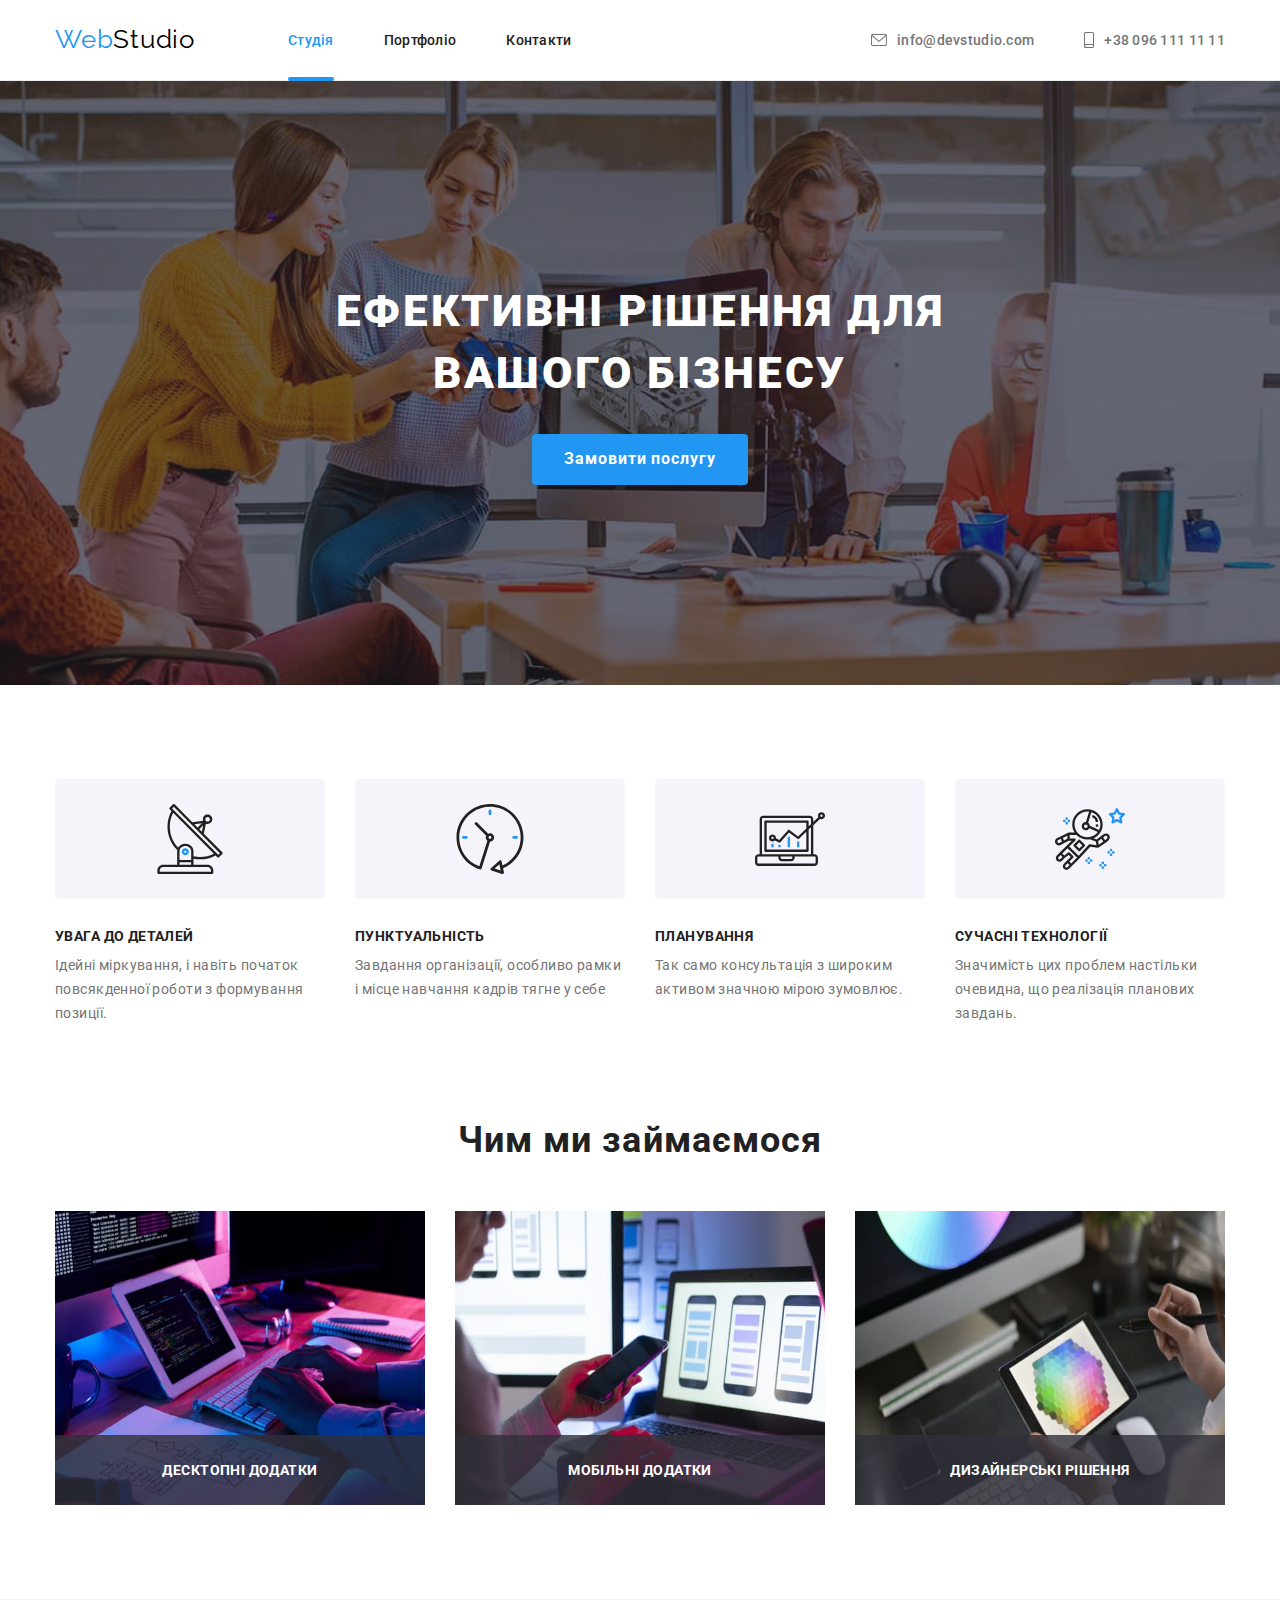
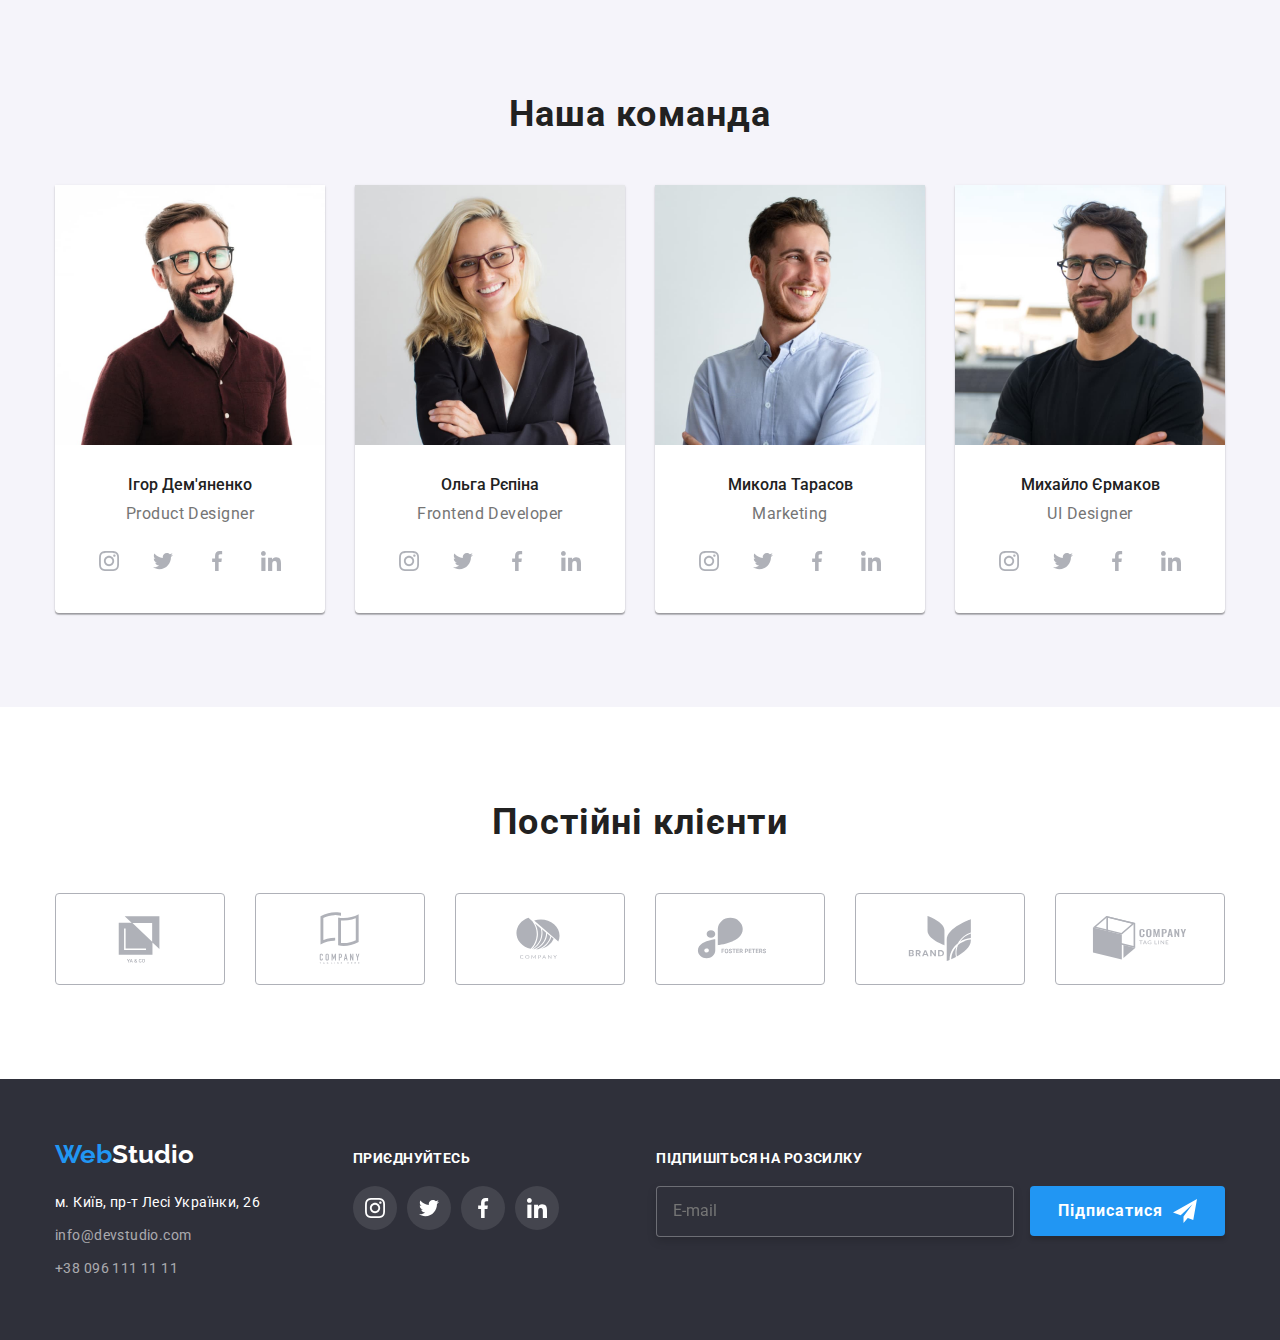
==== commit 84c61729: "final" ====
--- a/index.html
+++ b/index.html
@@ -14,7 +14,6 @@
       href="https://cdnjs.cloudflare.com/ajax/libs/modern-normalize/1.0.0/modern-normalize.min.css"
     />
     <link rel="stylesheet" href="./css/main.min.css">
-    <link rel="stylesheet" href="./css/styles.css" />
   </head>
   <body>
     <!-- Хедер -->
@@ -38,7 +37,7 @@
         </nav>
         <ul class="list-contacts contacts-container list">
           <li class="list-contacts__item">
-            <a href="mailto:info@devstudio.com" class="list-contact__link link">
+            <a href="mailto:info@devstudio.com" class="list-contacts__link link">
               <svg class="list-contacts__icon" width="16" height="12">
                 <use href="./images/icons/icons.svg#mail"></use>
               </svg>
@@ -46,7 +45,7 @@
             </a>
           </li>
           <li class="list-contacts__item">
-            <a href="tel:+38096111111" class="list-contact__link link">
+            <a href="tel:+38096111111" class="list-contacts__link link">
               <svg class="list-contacts__icon" width="10" height="16">
                 <use href="./images/icons/icons.svg#smartphone"></use>
               </svg>
@@ -170,28 +169,28 @@
                 <ul class="social-networks list">
                   <li>
                     <a href="" class="social-networks__link link">
-                      <svg class="social-network__icon" width="20" height="20">
+                      <svg class="social-networks__icon" width="20" height="20">
                         <use href="./images/icons/icons.svg#instagram"></use>
                       </svg>
                     </a>
                   </li>
                   <li>
                     <a href="" class="social-networks__link link">
-                      <svg class="social-network__icon" width="20" height="20">
+                      <svg class="social-networks__icon" width="20" height="20">
                         <use href="./images/icons/icons.svg#twitter"></use>
                       </svg>
                     </a>
                   </li>
                   <li>
                     <a href="" class="social-networks__link link">
-                      <svg class="social-network__icon" width="20" height="20">
+                      <svg class="social-networks__icon" width="20" height="20">
                         <use href="./images/icons/icons.svg#facebook"></use>
                       </svg>
                     </a>
                   </li>
                   <li>
                     <a href="" class="social-networks__link link">
-                      <svg class="social-network__icon" width="20" height="20">
+                      <svg class="social-networks__icon" width="20" height="20">
                         <use href="./images/icons/icons.svg#linkedin"></use>
                       </svg>
                     </a>
@@ -212,28 +211,28 @@
                 <ul class="social-networks list">
                   <li>
                     <a href="" class="social-networks__link link">
-                      <svg class="social-network__icon" width="20" height="20">
+                      <svg class="social-networks__icon" width="20" height="20">
                         <use href="./images/icons/icons.svg#instagram"></use>
                       </svg>
                     </a>
                   </li>
                   <li>
                     <a href="#" class="social-networks__link link">
-                      <svg class="social-network__icon" width="20" height="20">
+                      <svg class="social-networks__icon" width="20" height="20">
                         <use href="./images/icons/icons.svg#twitter"></use>
                       </svg>
                     </a>
                   </li>
                   <li>
                     <a href="" class="social-networks__link link">
-                      <svg class="social-network__icon" width="20" height="20">
+                      <svg class="social-networks__icon" width="20" height="20">
                         <use href="./images/icons/icons.svg#facebook"></use>
                       </svg>
                     </a>
                   </li>
                   <li>
                     <a href="" class="social-networks__link link">
-                      <svg class="social-network__icon" width="20" height="20">
+                      <svg class="social-networks__icon" width="20" height="20">
                         <use href="./images/icons/icons.svg#linkedin"></use>
                       </svg>
                     </a>
@@ -254,28 +253,28 @@
                 <ul class="social-networks list">
                   <li>
                     <a href="" class="social-networks__link link">
-                      <svg class="social-network__icon" width="20" height="20">
+                      <svg class="social-networks__icon" width="20" height="20">
                         <use href="./images/icons/icons.svg#instagram"></use>
                       </svg>
                     </a>
                   </li>
                   <li>
                     <a href="#" class="social-networks__link link">
-                      <svg class="social-network__icon" width="20" height="20">
+                      <svg class="social-networks__icon" width="20" height="20">
                         <use href="./images/icons/icons.svg#twitter"></use>
                       </svg>
                     </a>
                   </li>
                   <li>
                     <a href="" class="social-networks__link link">
-                      <svg class="social-network__icon" width="20" height="20">
+                      <svg class="social-networks__icon" width="20" height="20">
                         <use href="./images/icons/icons.svg#facebook"></use>
                       </svg>
                     </a>
                   </li>
                   <li>
                     <a href="" class="social-networks__link link">
-                      <svg class="social-network__icon" width="20" height="20">
+                      <svg class="social-networks__icon" width="20" height="20">
                         <use href="./images/icons/icons.svg#linkedin"></use>
                       </svg>
                     </a>
@@ -296,28 +295,28 @@
                 <ul class="social-networks list">
                   <li>
                     <a href="" class="social-networks__link link">
-                      <svg class="social-network__icon" width="20" height="20">
+                      <svg class="social-networks__icon" width="20" height="20">
                         <use href="./images/icons/icons.svg#instagram"></use>
                       </svg>
                     </a>
                   </li>
                   <li>
                     <a href="#" class="social-networks__link link">
-                      <svg class="social-network__icon" width="20" height="20">
+                      <svg class="social-networks__icon" width="20" height="20">
                         <use href="./images/icons/icons.svg#twitter"></use>
                       </svg>
                     </a>
                   </li>
                   <li>
                     <a href="" class="social-networks__link link">
-                      <svg class="social-network__icon" width="20" height="20">
+                      <svg class="social-networks__icon" width="20" height="20">
                         <use href="./images/icons/icons.svg#facebook"></use>
                       </svg>
                     </a>
                   </li>
                   <li>
                     <a href="" class="social-networks__link link">
-                      <svg class="social-network__icon" width="20" height="20">
+                      <svg class="social-networks__icon" width="20" height="20">
                         <use href="./images/icons/icons.svg#linkedin"></use>
                       </svg>
                     </a>
@@ -467,57 +466,57 @@
         <h2 class="modal__title">Залиште свої дані, ми вам передзвонимо</h2>
         <form class="form-modal">
           <div class="form-container" role="group">
-            <label class="modal-label" for="user_name">Ім'я</label>
-            <div class="modal-input">
-              <input class="modal-input__field" type="text" name="user_name" id="user_name" />
-              <svg class="modal-input__icon" width="18px" height="18px">
+            <label class="label" for="user_name">Ім'я</label>
+            <div class="form-input">
+              <input class="form-input__field" type="text" name="user_name" id="user_name" />
+              <svg class="form-input__icon" width="18px" height="18px">
                 <use href="./images/icons/icons.svg#icon-person"></use>
               </svg>
             </div>
 
-            <label class="modal-label" for="user_phone">Телефон</label>
-            <div class="modal-input">
+            <label class="label" for="user_phone">Телефон</label>
+            <div class="form-input">
               <input
-                class="modal-input__field"
+                class="form-input__field"
                 type="tel"
                 name="user_phone"
                 id="user_phone"
               />
-              <svg class="modal-input__icon" width="18px" height="18px">
+              <svg class="form-input__icon" width="18px" height="18px">
                 <use href="./images/icons/icons.svg#icon-phone"></use>
               </svg>
               
             </div>
 
-            <label class="modal-label" for="user_mail">Пошта</label>
-            <div class="modal-input">
-              <input class="modal-input__field" type="email" name="user_mail" id="user_mail" />
-              <svg class="modal-input__icon" width="18px" height="18px">
+            <label class="label" for="user_mail">Пошта</label>
+            <div class="form-input">
+              <input class="form-input__field" type="email" name="user_mail" id="user_mail" />
+              <svg class="form-input__icon" width="18px" height="18px">
                 <use href="./images/icons/icons.svg#icon-email"></use>
               </svg>
             </div>
-            <label class="modal-label" for="comment">Коментар</label>
+            <label class="label" for="comment">Коментар</label>
             <textarea
-              class="modal-input__field textarea"
+              class="form-input__field textarea"
               name="comment"
               placeholder="Введіть текст"
               id="comment"
             ></textarea>
-            <div class="modal-agreement">
+            <div class="form-agreement">
               <input class="checkbox-field visually-hidden" type="checkbox" name="agreement" id="agreement" />
-              <label class="modal-agreement__text" for="agreement">
-                <svg class="modal-agreement__unmodal-agreement__check-icon" width="16" height="15">
+              <label class="form-agreement__text" for="agreement">
+                <svg class="form-agreement__uncheck-icon" width="16" height="15">
                   <use href="./images/icons/icons.svg#icon-uncheck"></use>
                 </svg>
-                <svg class="modal-agreement__check-icon" width="16" height="15">
+                <svg class="form-agreement__check-icon" width="16" height="15">
                   <use href="./images/icons/icons.svg#icon-check"></use>
                 </svg>
-                  Погоджуюся з розсилкою та приймаю<a class="modal-agreement__chekbox-link" href=""
+                  Погоджуюся з розсилкою та приймаю<a class="form-agreement__link" href=""
                   >Умови договору</a
                 ></label
               >
             </div>
-            <button class="modal-btn" type="submit">Відправити</button>
+            <button class="form__btn" type="submit">Відправити</button>
           </div>
         </form>
       </div>
--- a/css/main.min.css
+++ b/css/main.min.css
@@ -1 +1 @@
-:root{--bcg-main: #FFFFFF;--bcg-secondary: #2F303A;--bcg-third: #F5F4FA;--border-projects: #EEEEEE;--title: #212121;--text: #757575;--accent-color: #2196F3;--text-secondary: #F5F4FA;--logo-main: #000000;--bcg-hero: #C4C4C4;--icons-main: #AFB1B8;--customer-color: #AFB1B8;--bezier: cubic-bezier(0.4, 0, 0.2, 1)}.visually-hidden{position:absolute;width:1px;height:1px;margin:-1px;border:0;padding:0;white-space:nowrap;-webkit-clip-path:inset(100%);clip-path:inset(100%);clip:rect(0 0 0 0);overflow:hidden}body{background-color:var(--bcg-main);color:var(--text);font-family:Roboto,sans-serif}h1,h2,h3,h4,p,ul{margin:0;padding:0}img{display:block}.link{text-decoration:none}.list{list-style:none}.container{width:1200px;margin-left:auto;margin-right:auto;padding:0px 15px}.section{padding-top:94px;padding-bottom:94px}.logo__accent{color:var(--accent-color)}.logo{color:var(--logo-main);font-family:Raleway,sans-serif;font-size:26px;line-height:1.1923076923;letter-spacing:.03em;margin-right:93px;padding-top:24px;padding-bottom:25px}.logo--footer{display:inline-block;color:var(--bcg-main);font-family:Raleway,sans-serif;font-weight:700;font-size:26px;line-height:1.1923076923;margin-bottom:20px}.current{color:var(--accent-color);position:relative}.current::after{content:"";position:absolute;display:inline-block;width:100%;height:4px;border-radius:4px;background-color:var(--accent-color);bottom:-1px;left:0px}.section__title{color:var(--title);font-size:36px;line-height:1.1666666667;letter-spacing:.03em;text-align:center;margin-bottom:50px}.social-networks{display:-webkit-box;display:-ms-flexbox;display:flex;gap:10px;-webkit-box-pack:center;-ms-flex-pack:center;justify-content:center}.social-network__icon{fill:var(--icons-main);-webkit-transition-property:fill;transition-property:fill;-webkit-transition-timing-function:var(--bezier);transition-timing-function:var(--bezier);-webkit-transition-duration:250ms;transition-duration:250ms}.social-networks__link{display:-webkit-box;display:-ms-flexbox;display:flex;width:44px;height:44px;-webkit-box-align:center;-ms-flex-align:center;align-items:center;-webkit-box-pack:center;-ms-flex-pack:center;justify-content:center;border-radius:50%;-webkit-transition-property:background-color;transition-property:background-color;-webkit-transition-timing-function:var(--bezier);transition-timing-function:var(--bezier);-webkit-transition-duration:250ms;transition-duration:250ms}.social-networks__link:hover,.social-networks__link:focus{background-color:var(--accent-color)}.social-networks__link:hover .social-network__icon,.social-networks__link:focus .social-network__icon{fill:var(--bcg-main)}.social-networks--footer{display:-webkit-box;display:-ms-flexbox;display:flex;gap:10px}.social-networks__item{width:44px;height:44px}.social-networks__link--footer{display:-webkit-box;display:-ms-flexbox;display:flex;-webkit-box-align:center;-ms-flex-align:center;align-items:center;-webkit-box-pack:center;-ms-flex-pack:center;justify-content:center;width:100%;height:100%;border-radius:50%;background-color:rgba(255,255,255,.1);-webkit-transition-property:background-color;transition-property:background-color;-webkit-transition-timing-function:var(--bezier);transition-timing-function:var(--bezier);-webkit-transition-duration:250ms;transition-duration:250ms}.social-networks__link--footer:hover,.social-networks__link--footer:focus{background-color:var(--accent-color)}.social-networks__icon--footer{fill:var(--bcg-main)}.modal{position:absolute;padding:40px;top:50%;left:50%;-webkit-transform:translate(-50%, -50%) scale(0.9);transform:translate(-50%, -50%) scale(0.9);min-height:581px;min-width:528px;background-color:var(--bcg-main);-webkit-box-shadow:0px 1px 3px rgba(0,0,0,.12),0px 1px 1px rgba(0,0,0,.14),0px 2px 1px rgba(0,0,0,.2);box-shadow:0px 1px 3px rgba(0,0,0,.12),0px 1px 1px rgba(0,0,0,.14),0px 2px 1px rgba(0,0,0,.2);border-radius:4px;-webkit-transition-duration:250ms;transition-duration:250ms}.modal__title{font-size:20px;line-height:1.15;text-align:center;letter-spacing:.03em;color:var(--title);margin-bottom:12px}.modal-label{display:block;font-size:12px;line-height:1.1666666667;letter-spacing:.01em;margin-bottom:4px}.modal-input{position:relative;margin-bottom:10px}.modal-input__field{width:448px;border:1px solid rgba(33,33,33,.2);border-radius:4px;padding:12px 12px 12px 42px;outline:none;-webkit-transition-property:border-color;transition-property:border-color;-webkit-transition-timing-function:var(--bezier);transition-timing-function:var(--bezier);-webkit-transition-duration:250ms;transition-duration:250ms}.modal-input__field:hover,.modal-input__field:focus{cursor:pointer;border-color:var(--accent-color)}.modal-input__field:focus+.modal-input__icon,.modal-input__field:hover+.modal-input__icon{fill:var(--accent-color)}.modal-input__field.textarea{display:block;resize:none;padding:12px 16px;min-height:120px;width:100%;margin-bottom:20px}.modal-input__icon{position:absolute;top:50%;left:12px;-webkit-transform:translateY(-50%);transform:translateY(-50%);-webkit-transition-property:fill;transition-property:fill;-webkit-transition-timing-function:var(--bezier);transition-timing-function:var(--bezier);-webkit-transition-duration:250ms;transition-duration:250ms}.modal-agreement{text-align:center;margin-bottom:30px}.modal-agreement__text{font-size:14px;line-height:1.7142857143;letter-spacing:.03em}.modal-btn{display:block;margin-left:auto;margin-right:auto;font-weight:700;font-size:16px;line-height:1.875;letter-spacing:.06em;padding:10px 52px;background-color:#188ce8;color:var(--bcg-main);-webkit-box-shadow:0px 4px 4px rgba(0,0,0,.15);box-shadow:0px 4px 4px rgba(0,0,0,.15);border-radius:4px;border:none;cursor:pointer;-webkit-transition-property:background-color;transition-property:background-color;-webkit-transition-timing-function:var(--bezier);transition-timing-function:var(--bezier);-webkit-transition-duration:250ms;transition-duration:250ms}.modal-btn:hover,.modal-btn:focus{background-color:var(--accent-color)}.modal-agreement__text{display:-webkit-box;display:-ms-flexbox;display:flex;-webkit-box-align:center;-ms-flex-align:center;align-items:center;-webkit-box-pack:center;-ms-flex-pack:center;justify-content:center;gap:9px}.modal-agreement__chekbox-link{color:var(--accent-color)}.modal-agreement__check-icon{opacity:0;position:absolute;-webkit-transition-property:opacity;transition-property:opacity}.modal-agreement__unmodal-agreement__check-icon{-webkit-transition-property:opacity;transition-property:opacity}.checkbox-field:checked+.modal-agreement__text .modal-agreement__check-icon{opacity:1;position:static}.checkbox-field:checked+.modal-agreement__text .modal-agreement__unmodal-agreement__check-icon{opacity:0;position:absolute}.close-btn{display:-webkit-box;display:-ms-flexbox;display:flex;-webkit-box-align:center;-ms-flex-align:center;align-items:center;position:absolute;top:8px;right:8px;border:1px solid rgba(0,0,0,.1);border-radius:50%;width:30px;height:30px;background-color:var(--bcg-main);-webkit-transition-property:fill;transition-property:fill;-webkit-transition-timing-function:var(--bezier);transition-timing-function:var(--bezier);-webkit-transition-duration:250ms;transition-duration:250ms}.close-btn:hover,.close-btn:focus{fill:var(--accent-color);cursor:pointer}.backdrop{position:fixed;top:0;left:0;width:100%;height:100%;background-color:rgba(0,0,0,.2);opacity:1;-webkit-transition-property:opacity;transition-property:opacity;-webkit-transition-duration:250ms;transition-duration:250ms;-webkit-transition-timing-function:var(--bezier);transition-timing-function:var(--bezier)}.backdrop.is-hidden .modal{-webkit-transform:translate(-50%, -50%) scale(1);transform:translate(-50%, -50%) scale(1)}.backdrop.is-hidden{visibility:hidden;opacity:0;pointer-events:none}.page-header{border-bottom:1px solid #ececec}.header-container{display:-webkit-box;display:-ms-flexbox;display:flex;-webkit-box-align:center;-ms-flex-align:center;align-items:center}.page-nav{margin-right:auto}.list-nav__link{display:block;color:var(--title);font-weight:500;font-size:14px;line-height:1.1428571429;letter-spacing:.02em;padding-bottom:32px;padding-top:32px;-webkit-transition-property:color;transition-property:color;-webkit-transition-timing-function:var(--bezier);transition-timing-function:var(--bezier);-webkit-transition-duration:250ms;transition-duration:250ms}.list-nav__link:hover,.list-nav__link:focus{color:var(--accent-color)}.list-nav__item:not(:last-child){margin-right:50px}.list-contact__link{display:-webkit-box;display:-ms-flexbox;display:flex;color:var(--text);font-weight:500;font-size:14px;line-height:1.1428571429;letter-spacing:.02em;gap:10px;-webkit-box-align:center;-ms-flex-align:center;align-items:center;padding-bottom:32px;padding-top:32px;-webkit-transition-property:color;transition-property:color;-webkit-transition-timing-function:var(--bezier);transition-timing-function:var(--bezier);-webkit-transition-duration:250ms;transition-duration:250ms}.list-contact__link:hover,.list-contact__link:focus{color:var(--accent-color)}.list-contacts__icon{fill:currentColor}.list-contacts__icon{fill:currentColor}.list-nav{display:-webkit-box;display:-ms-flexbox;display:flex}.contacts-container{display:-webkit-box;display:-ms-flexbox;display:flex;-webkit-box-align:center;-ms-flex-align:center;align-items:center}.list-contacts__item:not(:last-child){margin-right:50px}.hero{background-color:var(--bcg-hero);max-width:1600px;margin:auto;padding-bottom:200px;padding-top:200px;text-align:center;background-image:-webkit-gradient(linear, left top, left bottom, from(rgba(47, 48, 58, 0.4)), to(rgba(47, 48, 58, 0.4))),url(../images/bcg_Img.jpg);background-image:linear-gradient(rgba(47, 48, 58, 0.4), rgba(47, 48, 58, 0.4)),url(../images/bcg_Img.jpg);background-size:cover;background-position:center}.hero__title{color:var(--bcg-main);font-weight:900;font-size:44px;line-height:1.4;letter-spacing:.06em;margin-bottom:30px;width:696px;margin-right:auto;margin-left:auto}.hero__button{background-color:var(--accent-color);color:var(--bcg-main);font-weight:700;line-height:1.9;letter-spacing:.06em;border:none;cursor:pointer;border-radius:4px;padding:10px 32px;-webkit-transition-property:background-color;transition-property:background-color;-webkit-transition-timing-function:var(--bezier);transition-timing-function:var(--bezier);-webkit-transition-duration:250ms;transition-duration:250ms}.hero__button:hover,.hero__button:focus{background-color:#188ce8}.list-superiority__title{color:var(--title);font-size:14px;line-height:1.1;letter-spacing:.03em;margin-bottom:10px}.list-superiority__text{font-size:14px;line-height:1.7;letter-spacing:.03em}.list-superiority{display:-webkit-box;display:-ms-flexbox;display:flex}.list-superiority__item{width:270px}.list-superiority__item:not(:last-child){margin-right:30px}.list-superiority__icon-container{display:-webkit-box;display:-ms-flexbox;display:flex;-webkit-box-pack:center;-ms-flex-pack:center;justify-content:center;-webkit-box-align:center;-ms-flex-align:center;align-items:center;min-height:120px;margin-bottom:30px;background-color:var(--bcg-third);border-radius:4px}.list-superiority__icon{width:70px;height:70px}.services-section{padding-top:0px}.list-services{display:-webkit-box;display:-ms-flexbox;display:flex}.list-services__item:not(:last-child){margin-right:30px}.list-services__item{position:relative}.list-services__discription{font-size:14px;line-height:1.1428571429;text-align:center;letter-spacing:.03em;text-transform:uppercase;position:absolute;background-color:rgba(47,48,58,.8);width:100%;padding:27px 0px 27px 0px;bottom:0;color:var(--bcg-main)}.team-section{background-color:var(--bcg-third);padding-bottom:94px}.list-team__name{color:var(--title);font-weight:500;font-size:16px;line-height:1.1875;margin-bottom:10px}.list-team__discription{line-height:1.1875;letter-spacing:.03em;margin-bottom:16px}.list-team{background-color:var(--bcg-third);display:-webkit-box;display:-ms-flexbox;display:flex;text-align:center}.list-team__item:not(:last-child){margin-right:30px}.list-team__item{background-color:var(--bcg-main);width:270px;border-radius:0px 0px 4px 4px;-webkit-box-shadow:0px 1px 3px rgba(0,0,0,.12),0px 1px 1px rgba(0,0,0,.14),0px 2px 1px rgba(0,0,0,.2);box-shadow:0px 1px 3px rgba(0,0,0,.12),0px 1px 1px rgba(0,0,0,.14),0px 2px 1px rgba(0,0,0,.2)}.list-team__text-container{margin-top:30px;margin-bottom:30px}.customers-list{display:-webkit-box;display:-ms-flexbox;display:flex;-webkit-box-pack:center;-ms-flex-pack:center;justify-content:center;gap:30px}.customers-list__item{width:170px;height:92px;-webkit-transition-property:border-color,cursor;transition-property:border-color,cursor;-webkit-transition-timing-function:var(--bezier);transition-timing-function:var(--bezier);-webkit-transition-duration:250ms;transition-duration:250ms}.customers-list__link{display:-webkit-box;display:-ms-flexbox;display:flex;-webkit-box-align:center;-ms-flex-align:center;align-items:center;-webkit-box-pack:center;-ms-flex-pack:center;justify-content:center;width:100%;height:100%;border:1px solid var(--customer-color);border-radius:4px;cursor:pointer;outline:none}.customers-list__link:hover,.customers-list__link:focus{border-color:var(--accent-color)}.customers-list__icon{width:106px;height:60px;fill:var(--customer-color);-webkit-transition-property:fill;transition-property:fill;-webkit-transition-timing-function:var(--bezier);transition-timing-function:var(--bezier);-webkit-transition-duration:250ms;transition-duration:250ms}.customers-list__link:hover .customers-list__icon,.customers-list__link:focus>.customers-list__icon{fill:var(--accent-color)}.footer{background-color:var(--bcg-secondary);padding-top:60px;padding-bottom:60px}.list-footer__link.location{color:var(--bcg-main)}.list-footer__link{color:rgba(255,255,255,.6);font-size:14px;line-height:1.7142857143;letter-spacing:.03em;-webkit-transition-property:color;transition-property:color;-webkit-transition-timing-function:var(--bezier);transition-timing-function:var(--bezier);-webkit-transition-duration:250ms;transition-duration:250ms}.list-footer__link:hover,.list-footer__link:focus{color:var(--accent-color)}.list-footer__item:not(:last-child){margin-bottom:9px}.footer-address{font-style:normal}.footer-container{display:-webkit-box;display:-ms-flexbox;display:flex;-webkit-box-align:baseline;-ms-flex-align:baseline;align-items:baseline}.adress-container{margin-right:93px}.join-container{margin-right:auto}.join-container__title{font-size:14px;line-height:1.1428571429;letter-spacing:.03em;text-transform:uppercase;color:var(--bcg-main);margin-bottom:20px}.form-container__title{color:var(--bcg-main);font-size:14px;line-height:1.1428571429;letter-spacing:.03em;text-transform:uppercase;margin-bottom:20px}.form-footer__input{width:358px;color:rgba(255,255,255,.6);background-color:var(--bcg-secondary);margin-right:12px;padding:15px 0 15px 16px;border:1px solid rgba(255,255,255,.3);-webkit-filter:drop-shadow(0px 4px 4px rgba(0, 0, 0, 0.15));filter:drop-shadow(0px 4px 4px rgba(0, 0, 0, 0.15));border-radius:4px;outline:none}.form-footer__btn{font-weight:700;font-size:16px;line-height:1.875;letter-spacing:.06em;padding:10px 28px;color:var(--bcg-main);background-color:var(--accent-color);display:-webkit-inline-box;display:-ms-inline-flexbox;display:inline-flex;-webkit-box-align:center;-ms-flex-align:center;align-items:center;text-align:center;gap:10px;-webkit-box-shadow:0px 4px 4px rgba(0,0,0,.15);box-shadow:0px 4px 4px rgba(0,0,0,.15);border-radius:4px;border:none;cursor:pointer}.form-footer__btn:hover,.form-footer__btn:focus{background-color:#188ce8}.filter{display:-webkit-box;display:-ms-flexbox;display:flex;-webkit-box-pack:center;-ms-flex-pack:center;justify-content:center;gap:8px;margin-bottom:50px}.filter__button{font-weight:500;line-height:1.6;letter-spacing:.03em;color:var(--title);background-color:var(--bcg-third);border:none;cursor:pointer;border-radius:4px;padding:6px 22px;-webkit-transition-property:color,background-color,-webkit-box-shadow;transition-property:color,background-color,-webkit-box-shadow;transition-property:color,background-color,box-shadow;transition-property:color,background-color,box-shadow,-webkit-box-shadow;-webkit-transition-timing-function:var(--bezier);transition-timing-function:var(--bezier);-webkit-transition-duration:250ms;transition-duration:250ms}.filter__button:hover,.filter__button:focus{background-color:var(--accent-color);color:var(--bcg-main);-webkit-box-shadow:0px 3px 1px rgba(0,0,0,.1),0px 1px 2px rgba(0,0,0,.08),0px 2px 2px rgba(0,0,0,.12);box-shadow:0px 3px 1px rgba(0,0,0,.1),0px 1px 2px rgba(0,0,0,.08),0px 2px 2px rgba(0,0,0,.12)}.projects{display:-webkit-box;display:-ms-flexbox;display:flex;-ms-flex-wrap:wrap;flex-wrap:wrap;gap:30px}.projects__subtitle{color:var(--title);font-size:18px;line-height:2;letter-spacing:.06em;margin-bottom:4px}.projects__text{font-size:16px;line-height:1.9}.projects__item{width:calc((100% - 60px)/3);-webkit-transition-property:-webkit-box-shadow;transition-property:-webkit-box-shadow;transition-property:box-shadow;transition-property:box-shadow, -webkit-box-shadow;-webkit-transition-timing-function:var(--bezier);transition-timing-function:var(--bezier);-webkit-transition-duration:250ms;transition-duration:250ms}.projects__text-container{padding:20px 24px;border:1px solid var(--border-projects);border-top:none}.projects__link{display:block;color:var(--text);outline:none;-webkit-transition-property:-webkit-box-shadow;transition-property:-webkit-box-shadow;transition-property:box-shadow;transition-property:box-shadow, -webkit-box-shadow;-webkit-transition-timing-function:var(--bezier);transition-timing-function:var(--bezier);-webkit-transition-duration:250ms;transition-duration:250ms}.projects__link:focus,.projects__link:hover{-webkit-box-shadow:0px 1px 1px rgba(0,0,0,.12),0px 4px 4px rgba(0,0,0,.06),1px 4px 6px rgba(0,0,0,.16);box-shadow:0px 1px 1px rgba(0,0,0,.12),0px 4px 4px rgba(0,0,0,.06),1px 4px 6px rgba(0,0,0,.16)}.projects__img{position:relative;overflow:hidden}.projects__overlay-text{letter-spacing:.03em;font-size:18px;line-height:1.5555555556;color:var(--bcg-main)}.projects__overlay{background-color:rgba(33,150,243,.9);padding:63px 24px;position:absolute;width:100%;height:100%;top:0;left:0;-webkit-transform:translateY(100%);transform:translateY(100%);-webkit-transition-property:-webkit-transform;transition-property:-webkit-transform;transition-property:transform;transition-property:transform, -webkit-transform;-webkit-transition-timing-function:var(--bezier);transition-timing-function:var(--bezier);-webkit-transition-duration:250ms;transition-duration:250ms}.projects__link:hover .projects__overlay,.projects__link:focus .projects__overlay{-webkit-transform:translateY(0);transform:translateY(0)}/*# sourceMappingURL=main.min.css.map */+:root{--bcg-main: #FFFFFF;--bcg-secondary: #2F303A;--bcg-third: #F5F4FA;--border-projects: #EEEEEE;--title: #212121;--text: #757575;--accent-color: #2196F3;--text-secondary: #F5F4FA;--logo-main: #000000;--bcg-hero: #C4C4C4;--icons-main: #AFB1B8;--customer-color: #AFB1B8;--bezier: cubic-bezier(0.4, 0, 0.2, 1)}.visually-hidden{position:absolute;width:1px;height:1px;margin:-1px;border:0;padding:0;white-space:nowrap;-webkit-clip-path:inset(100%);clip-path:inset(100%);clip:rect(0 0 0 0);overflow:hidden}body{background-color:var(--bcg-main);color:var(--text);font-family:Roboto,sans-serif}h1,h2,h3,h4,p,ul{margin:0;padding:0}img{display:block}.link{text-decoration:none}.list{list-style:none}.container{width:1200px;margin-left:auto;margin-right:auto;padding:0px 15px}.section{padding-top:94px;padding-bottom:94px}.logo{color:var(--logo-main);font-family:Raleway,sans-serif;font-size:26px;line-height:1.1923076923;letter-spacing:.03em;margin-right:93px;padding-top:24px;padding-bottom:25px}.logo__accent{color:var(--accent-color)}.logo--footer{display:inline-block;color:var(--bcg-main);font-family:Raleway,sans-serif;font-weight:700;font-size:26px;line-height:1.1923076923;margin-bottom:20px}.section__title{color:var(--title);font-size:36px;line-height:1.1666666667;letter-spacing:.03em;text-align:center;margin-bottom:50px}.social-networks{display:-webkit-box;display:-ms-flexbox;display:flex;gap:10px;-webkit-box-pack:center;-ms-flex-pack:center;justify-content:center}.social-networks__icon{fill:var(--icons-main);-webkit-transition-property:fill;transition-property:fill;-webkit-transition-timing-function:var(--bezier);transition-timing-function:var(--bezier);-webkit-transition-duration:250ms;transition-duration:250ms}.social-networks__link{display:-webkit-box;display:-ms-flexbox;display:flex;width:44px;height:44px;-webkit-box-align:center;-ms-flex-align:center;align-items:center;-webkit-box-pack:center;-ms-flex-pack:center;justify-content:center;border-radius:50%;-webkit-transition-property:background-color;transition-property:background-color;-webkit-transition-timing-function:var(--bezier);transition-timing-function:var(--bezier);-webkit-transition-duration:250ms;transition-duration:250ms}.social-networks__link:hover,.social-networks__link:focus{background-color:var(--accent-color)}.social-networks__item{width:44px;height:44px}.social-networks__link:hover .social-networks__icon,.social-networks__link:focus .social-networks__icon{fill:var(--bcg-main)}.social-networks--footer{display:-webkit-box;display:-ms-flexbox;display:flex;gap:10px}.social-networks__link--footer{display:-webkit-box;display:-ms-flexbox;display:flex;-webkit-box-align:center;-ms-flex-align:center;align-items:center;-webkit-box-pack:center;-ms-flex-pack:center;justify-content:center;width:100%;height:100%;border-radius:50%;background-color:rgba(255,255,255,.1);-webkit-transition-property:background-color;transition-property:background-color;-webkit-transition-timing-function:var(--bezier);transition-timing-function:var(--bezier);-webkit-transition-duration:250ms;transition-duration:250ms}.social-networks__link--footer:hover,.social-networks__link--footer:focus{background-color:var(--accent-color)}.social-networks__icon--footer{fill:var(--bcg-main)}.modal{position:absolute;padding:40px;top:50%;left:50%;-webkit-transform:translate(-50%, -50%) scale(0.9);transform:translate(-50%, -50%) scale(0.9);min-height:581px;min-width:528px;background-color:var(--bcg-main);-webkit-box-shadow:0px 1px 3px rgba(0,0,0,.12),0px 1px 1px rgba(0,0,0,.14),0px 2px 1px rgba(0,0,0,.2);box-shadow:0px 1px 3px rgba(0,0,0,.12),0px 1px 1px rgba(0,0,0,.14),0px 2px 1px rgba(0,0,0,.2);border-radius:4px;-webkit-transition-duration:250ms;transition-duration:250ms}.modal__title{font-size:20px;line-height:1.15;text-align:center;letter-spacing:.03em;color:var(--title);margin-bottom:12px}.close-btn{display:-webkit-box;display:-ms-flexbox;display:flex;-webkit-box-align:center;-ms-flex-align:center;align-items:center;position:absolute;top:8px;right:8px;border:1px solid rgba(0,0,0,.1);border-radius:50%;width:30px;height:30px;background-color:var(--bcg-main);-webkit-transition-property:fill;transition-property:fill;-webkit-transition-timing-function:var(--bezier);transition-timing-function:var(--bezier);-webkit-transition-duration:250ms;transition-duration:250ms}.close-btn:hover,.close-btn:focus{fill:var(--accent-color);cursor:pointer}.backdrop{position:fixed;top:0;left:0;width:100%;height:100%;background-color:rgba(0,0,0,.2);opacity:1;-webkit-transition-property:opacity;transition-property:opacity;-webkit-transition-duration:250ms;transition-duration:250ms;-webkit-transition-timing-function:var(--bezier);transition-timing-function:var(--bezier)}.backdrop.is-hidden .modal{-webkit-transform:translate(-50%, -50%) scale(1);transform:translate(-50%, -50%) scale(1)}.backdrop.is-hidden{visibility:hidden;opacity:0;pointer-events:none}.label{display:block;font-size:12px;line-height:1.1666666667;letter-spacing:.01em;margin-bottom:4px}.form-input{position:relative;margin-bottom:10px}.form-input__field{width:448px;border:1px solid rgba(33,33,33,.2);border-radius:4px;padding:12px 12px 12px 42px;outline:none;-webkit-transition-property:border-color;transition-property:border-color;-webkit-transition-timing-function:var(--bezier);transition-timing-function:var(--bezier);-webkit-transition-duration:250ms;transition-duration:250ms}.form-input__field.textarea{display:block;resize:none;padding:12px 16px;min-height:120px;width:100%;margin-bottom:20px}.form-input__field:hover,.form-input__field:focus{cursor:pointer;border-color:var(--accent-color)}.form-input__field:focus+.form-input__icon,.form-input__field:hover+.form-input__icon{fill:var(--accent-color)}.form-input__icon{position:absolute;top:50%;left:12px;-webkit-transform:translateY(-50%);transform:translateY(-50%);-webkit-transition-property:fill;transition-property:fill;-webkit-transition-timing-function:var(--bezier);transition-timing-function:var(--bezier);-webkit-transition-duration:250ms;transition-duration:250ms}.form-agreement{text-align:center;margin-bottom:30px}.form-agreement__text{font-size:14px;line-height:1.7142857143;letter-spacing:.03em}.form__btn{display:block;margin-left:auto;margin-right:auto;font-weight:700;font-size:16px;line-height:1.875;letter-spacing:.06em;padding:10px 52px;background-color:#188ce8;color:var(--bcg-main);-webkit-box-shadow:0px 4px 4px rgba(0,0,0,.15);box-shadow:0px 4px 4px rgba(0,0,0,.15);border-radius:4px;border:none;cursor:pointer;-webkit-transition-property:background-color;transition-property:background-color;-webkit-transition-timing-function:var(--bezier);transition-timing-function:var(--bezier);-webkit-transition-duration:250ms;transition-duration:250ms}.form__btn:hover,.form__btn:focus{background-color:var(--accent-color)}.form-agreement__text{display:-webkit-box;display:-ms-flexbox;display:flex;-webkit-box-align:center;-ms-flex-align:center;align-items:center;-webkit-box-pack:center;-ms-flex-pack:center;justify-content:center;gap:9px}.form-agreement__link{color:var(--accent-color)}.form-agreement__check-icon{opacity:0;position:absolute;-webkit-transition-property:opacity;transition-property:opacity}.form-agreement__uncheck-icon{-webkit-transition-property:opacity;transition-property:opacity}.checkbox-field:checked+.form-agreement__text .form-agreement__check-icon{opacity:1;position:static}.checkbox-field:checked+.form-agreement__text .form-agreement__uncheck-icon{opacity:0;position:absolute}.page-header{border-bottom:1px solid #ececec}.header-container{display:-webkit-box;display:-ms-flexbox;display:flex;-webkit-box-align:center;-ms-flex-align:center;align-items:center}.page-nav{margin-right:auto}.list-nav{display:-webkit-box;display:-ms-flexbox;display:flex}.list-nav__link{display:block;color:var(--title);font-weight:500;font-size:14px;line-height:1.1428571429;letter-spacing:.02em;padding-bottom:32px;padding-top:32px;-webkit-transition-property:color;transition-property:color;-webkit-transition-timing-function:var(--bezier);transition-timing-function:var(--bezier);-webkit-transition-duration:250ms;transition-duration:250ms}.list-nav__link.current{color:var(--accent-color);position:relative}.list-nav__link.current::after{content:"";position:absolute;display:inline-block;width:100%;height:4px;border-radius:4px;background-color:var(--accent-color);bottom:-1px;left:0px}.list-nav__item:not(:last-child){margin-right:50px}.list-nav__link:hover,.list-nav__link:focus{color:var(--accent-color)}.contacts-container{display:-webkit-box;display:-ms-flexbox;display:flex;-webkit-box-align:center;-ms-flex-align:center;align-items:center}.list-contacts__link{display:-webkit-box;display:-ms-flexbox;display:flex;color:var(--text);font-weight:500;font-size:14px;line-height:1.1428571429;letter-spacing:.02em;gap:10px;-webkit-box-align:center;-ms-flex-align:center;align-items:center;padding-bottom:32px;padding-top:32px;-webkit-transition-property:color;transition-property:color;-webkit-transition-timing-function:var(--bezier);transition-timing-function:var(--bezier);-webkit-transition-duration:250ms;transition-duration:250ms}.list-contacts__link:hover,.list-contacts__link:focus{color:var(--accent-color)}.list-contacts__item:not(:last-child){margin-right:50px}.list-contacts__icon{fill:currentColor}.hero{background-color:var(--bcg-hero);max-width:1600px;margin:auto;padding-bottom:200px;padding-top:200px;text-align:center;background-image:-webkit-gradient(linear, left top, left bottom, from(rgba(47, 48, 58, 0.4)), to(rgba(47, 48, 58, 0.4))),url(../images/bcg_Img.jpg);background-image:linear-gradient(rgba(47, 48, 58, 0.4), rgba(47, 48, 58, 0.4)),url(../images/bcg_Img.jpg);background-size:cover;background-position:center}.hero__title{color:var(--bcg-main);font-weight:900;font-size:44px;line-height:1.4;letter-spacing:.06em;margin-bottom:30px;width:696px;margin-right:auto;margin-left:auto}.hero__button{background-color:var(--accent-color);color:var(--bcg-main);font-weight:700;line-height:1.9;letter-spacing:.06em;border:none;cursor:pointer;border-radius:4px;padding:10px 32px;-webkit-transition-property:background-color;transition-property:background-color;-webkit-transition-timing-function:var(--bezier);transition-timing-function:var(--bezier);-webkit-transition-duration:250ms;transition-duration:250ms}.hero__button:hover,.hero__button:focus{background-color:#188ce8}.list-superiority{display:-webkit-box;display:-ms-flexbox;display:flex}.list-superiority__item{width:270px}.list-superiority__item:not(:last-child){margin-right:30px}.list-superiority__title{color:var(--title);font-size:14px;line-height:1.1;letter-spacing:.03em;margin-bottom:10px}.list-superiority__text{font-size:14px;line-height:1.7;letter-spacing:.03em}.list-superiority__icon-container{display:-webkit-box;display:-ms-flexbox;display:flex;-webkit-box-pack:center;-ms-flex-pack:center;justify-content:center;-webkit-box-align:center;-ms-flex-align:center;align-items:center;min-height:120px;margin-bottom:30px;background-color:var(--bcg-third);border-radius:4px}.list-superiority__icon{width:70px;height:70px}.services-section{padding-top:0px}.list-services{display:-webkit-box;display:-ms-flexbox;display:flex}.list-services__item{position:relative}.list-services__item:not(:last-child){margin-right:30px}.list-services__discription{font-size:14px;line-height:1.1428571429;text-align:center;letter-spacing:.03em;text-transform:uppercase;position:absolute;background-color:rgba(47,48,58,.8);width:100%;padding:27px 0px 27px 0px;bottom:0;color:var(--bcg-main)}.team-section{background-color:var(--bcg-third);padding-bottom:94px}.list-team{background-color:var(--bcg-third);display:-webkit-box;display:-ms-flexbox;display:flex;text-align:center}.list-team__item{background-color:var(--bcg-main);width:270px;border-radius:0px 0px 4px 4px;-webkit-box-shadow:0px 1px 3px rgba(0,0,0,.12),0px 1px 1px rgba(0,0,0,.14),0px 2px 1px rgba(0,0,0,.2);box-shadow:0px 1px 3px rgba(0,0,0,.12),0px 1px 1px rgba(0,0,0,.14),0px 2px 1px rgba(0,0,0,.2)}.list-team__item:not(:last-child){margin-right:30px}.list-team__name{color:var(--title);font-weight:500;font-size:16px;line-height:1.1875;margin-bottom:10px}.list-team__discription{line-height:1.1875;letter-spacing:.03em;margin-bottom:16px}.list-team__text-container{margin-top:30px;margin-bottom:30px}.customers-list{display:-webkit-box;display:-ms-flexbox;display:flex;-webkit-box-pack:center;-ms-flex-pack:center;justify-content:center;gap:30px}.customers-list__item{width:170px;height:92px;-webkit-transition-property:border-color,cursor;transition-property:border-color,cursor;-webkit-transition-timing-function:var(--bezier);transition-timing-function:var(--bezier);-webkit-transition-duration:250ms;transition-duration:250ms}.customers-list__link{display:-webkit-box;display:-ms-flexbox;display:flex;-webkit-box-align:center;-ms-flex-align:center;align-items:center;-webkit-box-pack:center;-ms-flex-pack:center;justify-content:center;width:100%;height:100%;border:1px solid var(--customer-color);border-radius:4px;cursor:pointer;outline:none}.customers-list__link:hover,.customers-list__link:focus{border-color:var(--accent-color)}.customers-list__icon{width:106px;height:60px;fill:var(--customer-color);-webkit-transition-property:fill;transition-property:fill;-webkit-transition-timing-function:var(--bezier);transition-timing-function:var(--bezier);-webkit-transition-duration:250ms;transition-duration:250ms}.customers-list__link:hover .customers-list__icon,.customers-list__link:focus>.customers-list__icon{fill:var(--accent-color)}.footer{background-color:var(--bcg-secondary);padding-top:60px;padding-bottom:60px}.footer-container{display:-webkit-box;display:-ms-flexbox;display:flex;-webkit-box-align:baseline;-ms-flex-align:baseline;align-items:baseline}.footer-container .adress-container{margin-right:93px}.footer-container .adress-container .footer-address{font-style:normal}.footer-container .join-container{margin-right:auto}.footer-container .join-container__title{font-size:14px;line-height:1.1428571429;letter-spacing:.03em;text-transform:uppercase;color:var(--bcg-main);margin-bottom:20px}.list-footer__link{color:rgba(255,255,255,.6);font-size:14px;line-height:1.7142857143;letter-spacing:.03em;-webkit-transition-property:color;transition-property:color;-webkit-transition-timing-function:var(--bezier);transition-timing-function:var(--bezier);-webkit-transition-duration:250ms;transition-duration:250ms}.list-footer__link.location{color:var(--bcg-main)}.list-footer__link:hover,.list-footer__link:focus{color:var(--accent-color)}.list-footer__item:not(:last-child){margin-bottom:9px}.form-container__title{color:var(--bcg-main);font-size:14px;line-height:1.1428571429;letter-spacing:.03em;text-transform:uppercase;margin-bottom:20px}.form-footer__input{width:358px;color:rgba(255,255,255,.6);background-color:var(--bcg-secondary);margin-right:12px;padding:15px 0 15px 16px;border:1px solid rgba(255,255,255,.3);-webkit-filter:drop-shadow(0px 4px 4px rgba(0, 0, 0, 0.15));filter:drop-shadow(0px 4px 4px rgba(0, 0, 0, 0.15));border-radius:4px;outline:none}.form-footer__btn{font-weight:700;font-size:16px;line-height:1.875;letter-spacing:.06em;padding:10px 28px;color:var(--bcg-main);background-color:var(--accent-color);display:-webkit-inline-box;display:-ms-inline-flexbox;display:inline-flex;-webkit-box-align:center;-ms-flex-align:center;align-items:center;text-align:center;gap:10px;-webkit-box-shadow:0px 4px 4px rgba(0,0,0,.15);box-shadow:0px 4px 4px rgba(0,0,0,.15);border-radius:4px;border:none;cursor:pointer}.form-footer__btn:hover,.form-footer__btn:focus{background-color:#188ce8}.filter{display:-webkit-box;display:-ms-flexbox;display:flex;-webkit-box-pack:center;-ms-flex-pack:center;justify-content:center;gap:8px;margin-bottom:50px}.filter__button{font-weight:500;line-height:1.6;letter-spacing:.03em;color:var(--title);background-color:var(--bcg-third);border:none;cursor:pointer;border-radius:4px;padding:6px 22px;-webkit-transition-property:color,background-color,-webkit-box-shadow;transition-property:color,background-color,-webkit-box-shadow;transition-property:color,background-color,box-shadow;transition-property:color,background-color,box-shadow,-webkit-box-shadow;-webkit-transition-timing-function:var(--bezier);transition-timing-function:var(--bezier);-webkit-transition-duration:250ms;transition-duration:250ms}.filter__button:hover,.filter__button:focus{background-color:var(--accent-color);color:var(--bcg-main);-webkit-box-shadow:0px 3px 1px rgba(0,0,0,.1),0px 1px 2px rgba(0,0,0,.08),0px 2px 2px rgba(0,0,0,.12);box-shadow:0px 3px 1px rgba(0,0,0,.1),0px 1px 2px rgba(0,0,0,.08),0px 2px 2px rgba(0,0,0,.12)}.projects{display:-webkit-box;display:-ms-flexbox;display:flex;-ms-flex-wrap:wrap;flex-wrap:wrap;gap:30px}.projects__subtitle{color:var(--title);font-size:18px;line-height:2;letter-spacing:.06em;margin-bottom:4px}.projects__text{font-size:16px;line-height:1.9}.projects__item{width:calc((100% - 60px)/3);-webkit-transition-property:-webkit-box-shadow;transition-property:-webkit-box-shadow;transition-property:box-shadow;transition-property:box-shadow, -webkit-box-shadow;-webkit-transition-timing-function:var(--bezier);transition-timing-function:var(--bezier);-webkit-transition-duration:250ms;transition-duration:250ms}.projects__text-container{padding:20px 24px;border:1px solid var(--border-projects);border-top:none}.projects__link{display:block;color:var(--text);outline:none;-webkit-transition-property:-webkit-box-shadow;transition-property:-webkit-box-shadow;transition-property:box-shadow;transition-property:box-shadow, -webkit-box-shadow;-webkit-transition-timing-function:var(--bezier);transition-timing-function:var(--bezier);-webkit-transition-duration:250ms;transition-duration:250ms}.projects__link:focus,.projects__link:hover{-webkit-box-shadow:0px 1px 1px rgba(0,0,0,.12),0px 4px 4px rgba(0,0,0,.06),1px 4px 6px rgba(0,0,0,.16);box-shadow:0px 1px 1px rgba(0,0,0,.12),0px 4px 4px rgba(0,0,0,.06),1px 4px 6px rgba(0,0,0,.16)}.projects__img{position:relative;overflow:hidden}.projects__overlay-text{letter-spacing:.03em;font-size:18px;line-height:1.5555555556;color:var(--bcg-main)}.projects__overlay{background-color:rgba(33,150,243,.9);padding:63px 24px;position:absolute;width:100%;height:100%;top:0;left:0;-webkit-transform:translateY(100%);transform:translateY(100%);-webkit-transition-property:-webkit-transform;transition-property:-webkit-transform;transition-property:transform;transition-property:transform, -webkit-transform;-webkit-transition-timing-function:var(--bezier);transition-timing-function:var(--bezier);-webkit-transition-duration:250ms;transition-duration:250ms}.projects__link:hover .projects__overlay,.projects__link:focus .projects__overlay{-webkit-transform:translateY(0);transform:translateY(0)}/*# sourceMappingURL=main.min.css.map */